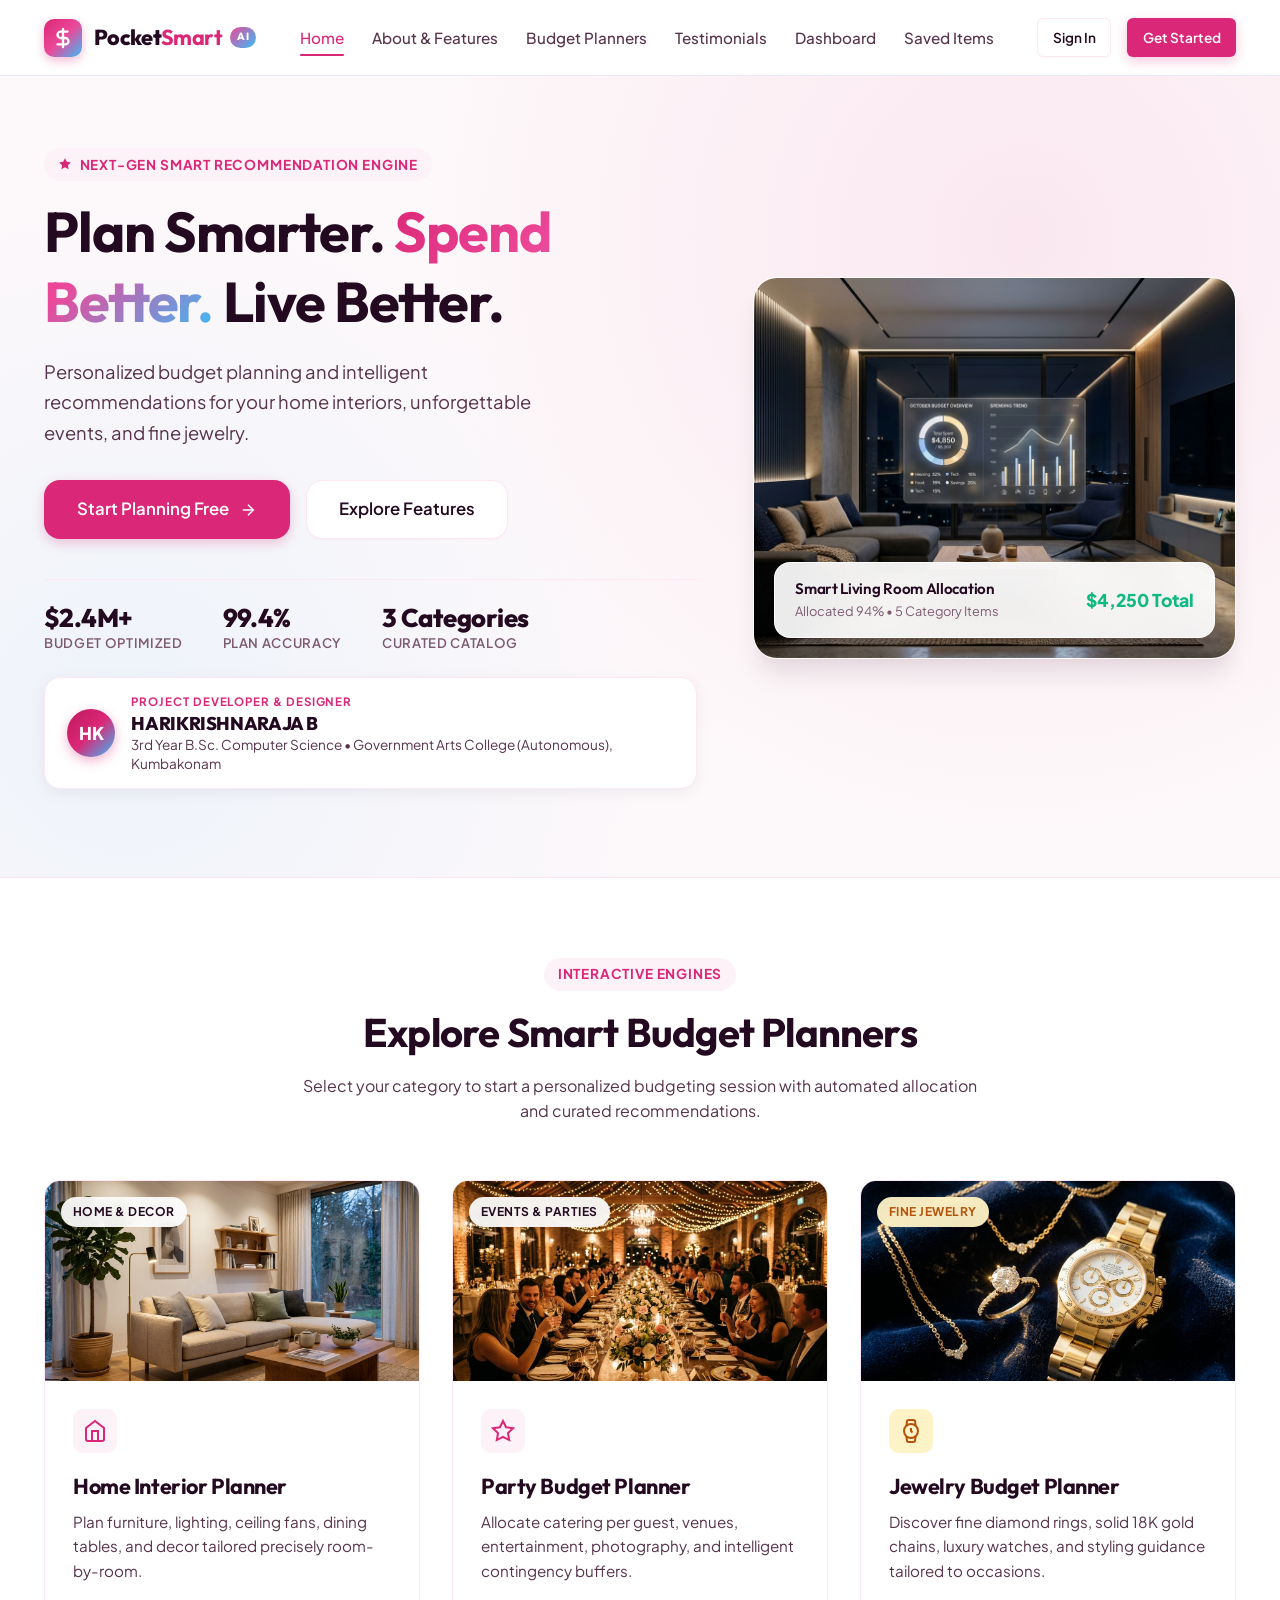
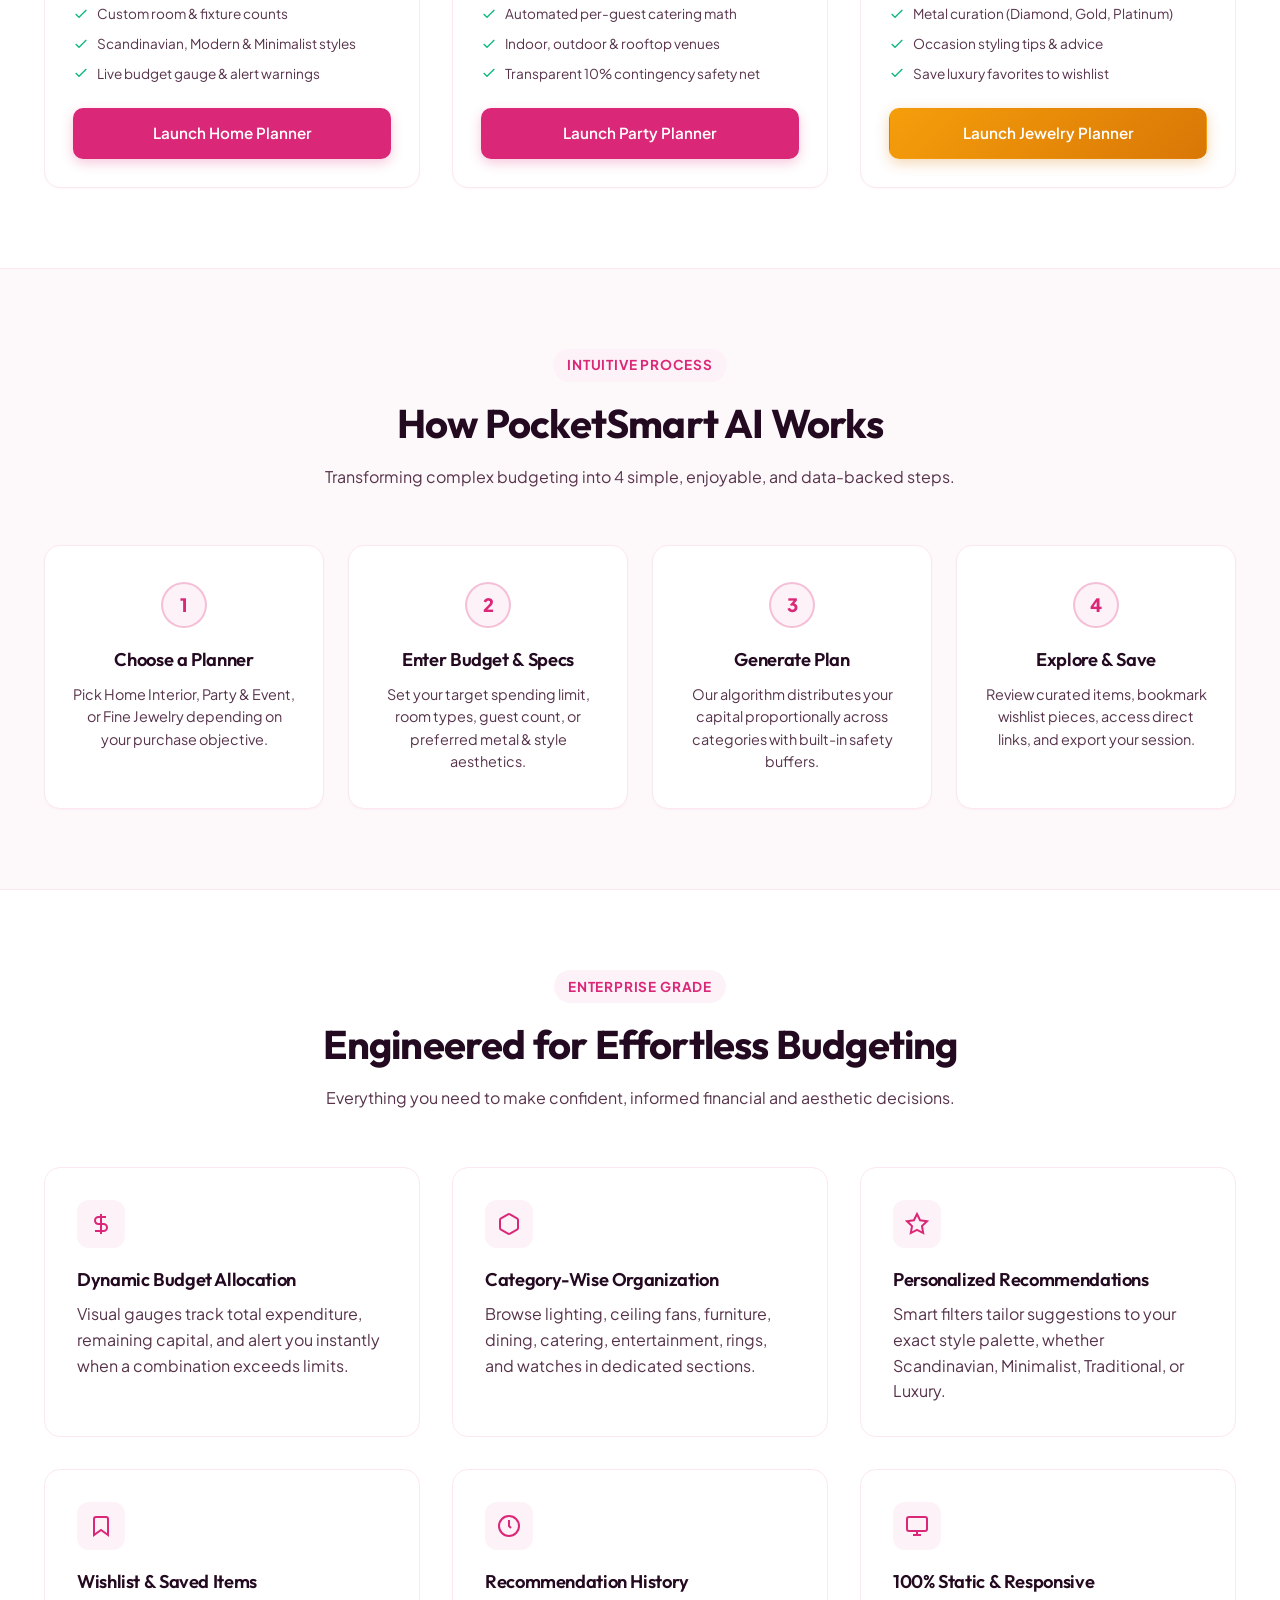
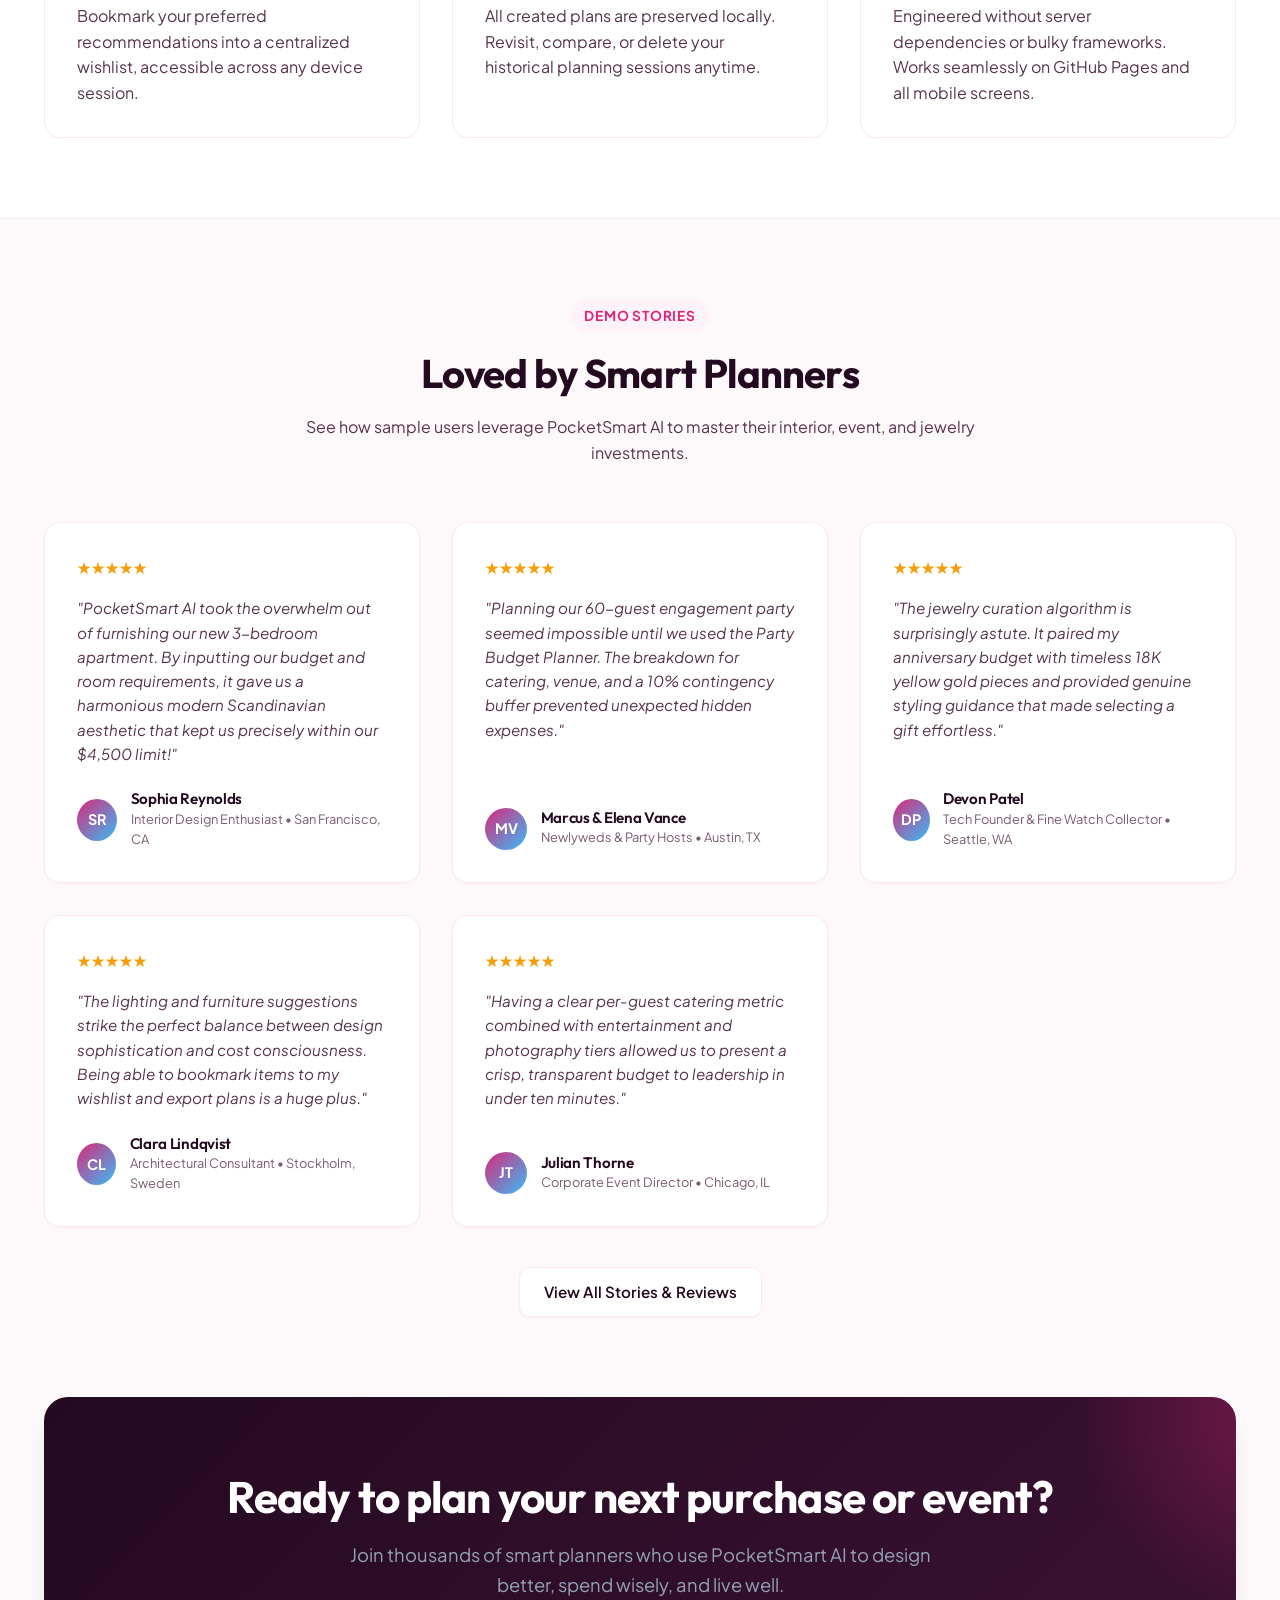
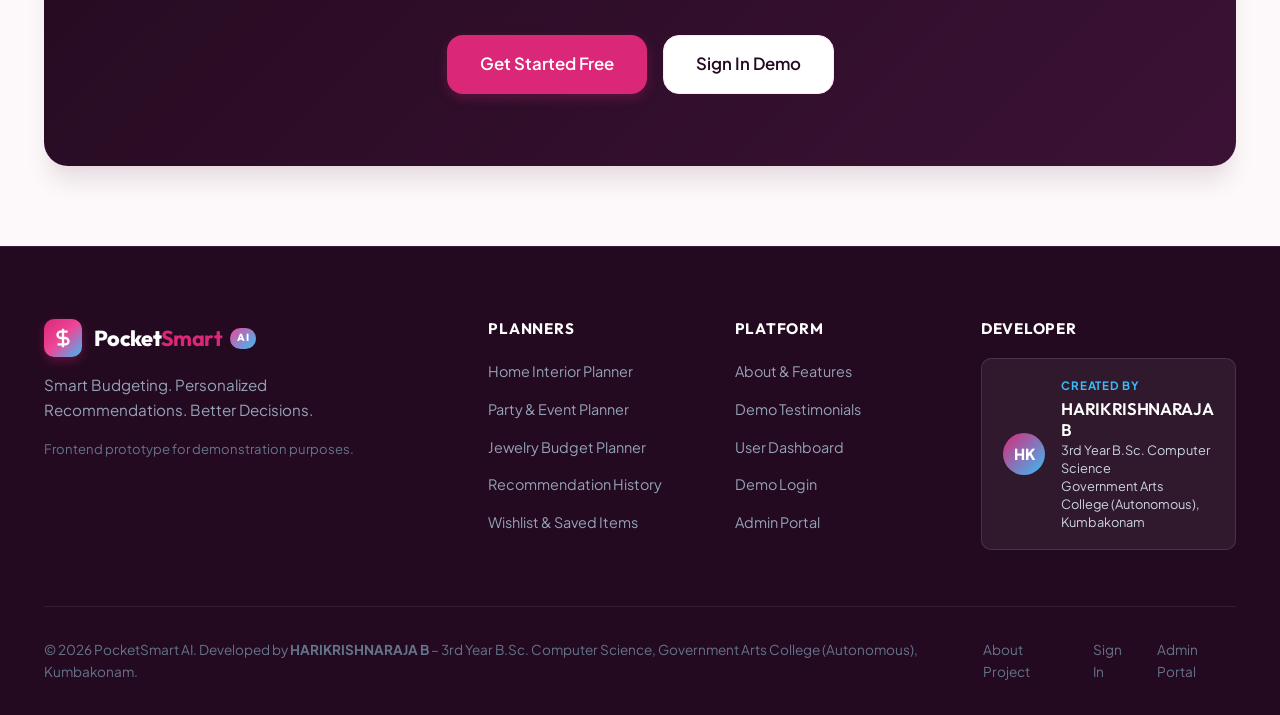
==== index.html @ 858ba967 "Add files via upload" ====
<!DOCTYPE html>
<html lang="en">
<head>
  <meta charset="UTF-8">
  <meta name="viewport" content="width=device-width, initial-scale=1.0">
  <title>PocketSmart AI – Smart Budget Planning & Personalized Recommendations</title>
  <meta name="description" content="Intelligent AI-inspired budget planning and personalized recommendations for home interiors, parties and events, and fine jewelry.">
  <link rel="stylesheet" href="css/style.css">
  <link rel="stylesheet" href="css/components.css">
  <link rel="stylesheet" href="css/responsive.css">
</head>
<body>

  <!-- Navigation Bar -->
  <header class="navbar" id="topNav">
    <div class="container">
      <a href="index.html" class="brand-logo" aria-label="PocketSmart AI Home">
        <div class="brand-icon">
          <svg width="22" height="22" viewBox="0 0 24 24" fill="none" stroke="currentColor" stroke-width="2.5" stroke-linecap="round" stroke-linejoin="round">
            <path d="M12 2v20M17 5H9.5a3.5 3.5 0 0 0 0 7h5a3.5 3.5 0 0 1 0 7H6"></path>
          </svg>
        </div>
        <span>Pocket<span class="highlight">Smart</span></span>
        <span class="brand-badge">AI</span>
      </a>

      <nav>
        <ul class="nav-menu" id="navMenu">
          <li><a href="index.html" class="nav-link active">Home</a></li>
          <li><a href="about.html" class="nav-link">About & Features</a></li>
          <li><a href="#planners" class="nav-link">Budget Planners</a></li>
          <li><a href="testimonials.html" class="nav-link">Testimonials</a></li>
          <li><a href="dashboard.html" class="nav-link">Dashboard</a></li>
          <li><a href="saved.html" class="nav-link">Saved Items</a></li>
          
          <li class="mobile-actions"></li>
        </ul>
      </nav>

      <div class="nav-actions">
        <!-- Hydrated dynamically by ui.js -->
        <a href="login.html" class="btn btn-secondary btn-sm">Sign In</a>
        <a href="#planners" class="btn btn-primary btn-sm">Get Started</a>
      </div>

      <button class="menu-toggle" id="menuToggle" aria-label="Toggle Navigation Menu">
        <svg width="24" height="24" viewBox="0 0 24 24" fill="none" stroke="currentColor" stroke-width="2">
          <line x1="3" y1="12" x2="21" y2="12"></line>
          <line x1="3" y1="6" x2="21" y2="6"></line>
          <line x1="3" y1="18" x2="21" y2="18"></line>
        </svg>
      </button>
    </div>
  </header>

  <main class="main-content">
    <!-- Hero Section -->
    <section class="hero">
      <div class="container">
        <div class="hero-grid">
          <div class="hero-content">
            <div class="section-tag">
              <svg width="14" height="14" viewBox="0 0 24 24" fill="currentColor"><polygon points="12 2 15.09 8.26 22 9.27 17 14.14 18.18 21.02 12 17.77 5.82 21.02 7 14.14 2 9.27 8.91 8.26 12 2"></polygon></svg>
              Next-Gen Smart Recommendation Engine
            </div>
            <h1>Plan Smarter. <span class="gradient-text">Spend Better.</span> Live Better.</h1>
            <p class="hero-subtitle">
              Personalized budget planning and intelligent recommendations for your home interiors, unforgettable events, and fine jewelry.
            </p>

            <div class="hero-cta">
              <a href="#planners" class="btn btn-primary btn-lg">
                Start Planning Free
                <svg width="18" height="18" viewBox="0 0 24 24" fill="none" stroke="currentColor" stroke-width="2"><line x1="5" y1="12" x2="19" y2="12"></line><polyline points="12 5 19 12 12 19"></polyline></svg>
              </a>
              <a href="about.html" class="btn btn-secondary btn-lg">Explore Features</a>
            </div>

            <div class="hero-stats">
              <div class="stat-item">
                <h4>$2.4M+</h4>
                <p>Budget Optimized</p>
              </div>
              <div class="stat-item">
                <h4>99.4%</h4>
                <p>Plan Accuracy</p>
              </div>
              <div class="stat-item">
                <h4>3 Categories</h4>
                <p>Curated Catalog</p>
              </div>
            </div>

            <!-- Student Developer Spotlight Card -->
            <div class="creator-spotlight-badge">
              <div class="creator-avatar-circle">HK</div>
              <div class="creator-meta">
                <span class="creator-by">Project Developer & Designer</span>
                <h3 class="creator-name">HARIKRISHNARAJA B</h3>
                <p class="creator-detail">3rd Year B.Sc. Computer Science • Government Arts College (Autonomous), Kumbakonam</p>
              </div>
            </div>
          </div>

          <div class="hero-visual">
            <div class="hero-visual-card">
              <img src="assets/images/hero_banner.jpg" alt="PocketSmart AI Smart Interior Budget Dashboard" class="hero-visual-img" />
              <div class="hero-floating-badge">
                <div class="hero-badge-info">
                  <h5>Smart Living Room Allocation</h5>
                  <p>Allocated 94% • 5 Category Items</p>
                </div>
                <div class="hero-badge-value">$4,250 Total</div>
              </div>
            </div>
          </div>
        </div>
      </div>
    </section>

    <!-- Smart Budget Planners Section -->
    <section class="section section-subtle" id="planners">
      <div class="container">
        <div class="section-header">
          <div class="section-tag">Interactive Engines</div>
          <h2>Explore Smart Budget Planners</h2>
          <p>Select your category to start a personalized budgeting session with automated allocation and curated recommendations.</p>
        </div>

        <div class="grid-3">
          <!-- 1. Home Interior Planner Card -->
          <div class="planner-card">
            <div class="planner-card-img-wrap">
              <img src="assets/images/home_thumb.jpg" alt="Home Interior Planner" class="planner-card-img" />
              <span class="planner-badge">Home & Decor</span>
            </div>
            <div class="planner-card-body">
              <div class="planner-card-icon">
                <svg width="24" height="24" viewBox="0 0 24 24" fill="none" stroke="currentColor" stroke-width="2">
                  <path d="M3 9l9-7 9 7v11a2 2 0 0 1-2 2H5a2 2 0 0 1-2-2z"></path>
                  <polyline points="9 22 9 12 15 12 15 22"></polyline>
                </svg>
              </div>
              <h3>Home Interior Planner</h3>
              <p>Plan furniture, lighting, ceiling fans, dining tables, and decor tailored precisely room-by-room.</p>
              
              <ul class="planner-features">
                <li>
                  <svg width="16" height="16" viewBox="0 0 24 24" fill="none" stroke="currentColor" stroke-width="2"><polyline points="20 6 9 17 4 12"></polyline></svg>
                  Custom room & fixture counts
                </li>
                <li>
                  <svg width="16" height="16" viewBox="0 0 24 24" fill="none" stroke="currentColor" stroke-width="2"><polyline points="20 6 9 17 4 12"></polyline></svg>
                  Scandinavian, Modern & Minimalist styles
                </li>
                <li>
                  <svg width="16" height="16" viewBox="0 0 24 24" fill="none" stroke="currentColor" stroke-width="2"><polyline points="20 6 9 17 4 12"></polyline></svg>
                  Live budget gauge & alert warnings
                </li>
              </ul>

              <a href="home-planner.html" class="btn btn-primary btn-block">Launch Home Planner</a>
            </div>
          </div>

          <!-- 2. Party Budget Planner Card -->
          <div class="planner-card">
            <div class="planner-card-img-wrap">
              <img src="assets/images/party_thumb.jpg" alt="Party Budget Planner" class="planner-card-img" />
              <span class="planner-badge">Events & Parties</span>
            </div>
            <div class="planner-card-body">
              <div class="planner-card-icon">
                <svg width="24" height="24" viewBox="0 0 24 24" fill="none" stroke="currentColor" stroke-width="2">
                  <polygon points="12 2 15.09 8.26 22 9.27 17 14.14 18.18 21.02 12 17.77 5.82 21.02 7 14.14 2 9.27 8.91 8.26 12 2"></polygon>
                </svg>
              </div>
              <h3>Party Budget Planner</h3>
              <p>Allocate catering per guest, venues, entertainment, photography, and intelligent contingency buffers.</p>
              
              <ul class="planner-features">
                <li>
                  <svg width="16" height="16" viewBox="0 0 24 24" fill="none" stroke="currentColor" stroke-width="2"><polyline points="20 6 9 17 4 12"></polyline></svg>
                  Automated per-guest catering math
                </li>
                <li>
                  <svg width="16" height="16" viewBox="0 0 24 24" fill="none" stroke="currentColor" stroke-width="2"><polyline points="20 6 9 17 4 12"></polyline></svg>
                  Indoor, outdoor & rooftop venues
                </li>
                <li>
                  <svg width="16" height="16" viewBox="0 0 24 24" fill="none" stroke="currentColor" stroke-width="2"><polyline points="20 6 9 17 4 12"></polyline></svg>
                  Transparent 10% contingency safety net
                </li>
              </ul>

              <a href="party-planner.html" class="btn btn-primary btn-block">Launch Party Planner</a>
            </div>
          </div>

          <!-- 3. Jewelry Budget Planner Card -->
          <div class="planner-card gold-theme">
            <div class="planner-card-img-wrap">
              <img src="assets/images/jewelry_thumb.jpg" alt="Jewelry Budget Planner" class="planner-card-img" />
              <span class="planner-badge gold">Fine Jewelry</span>
            </div>
            <div class="planner-card-body">
              <div class="planner-card-icon">
                <svg width="24" height="24" viewBox="0 0 24 24" fill="none" stroke="currentColor" stroke-width="2">
                  <circle cx="12" cy="12" r="7"></circle>
                  <polyline points="12 9 12 12 13.5 13.5"></polyline>
                  <path d="M16.51 17.35l-.35 3.83a2 2 0 0 1-2 1.82H9.83a2 2 0 0 1-2-1.82l-.35-3.83m.01-10.7l.35-3.83A2 2 0 0 1 9.83 1h4.35a2 2 0 0 1 2 1.82l.35 3.83"></path>
                </svg>
              </div>
              <h3>Jewelry Budget Planner</h3>
              <p>Discover fine diamond rings, solid 18K gold chains, luxury watches, and styling guidance tailored to occasions.</p>
              
              <ul class="planner-features">
                <li>
                  <svg width="16" height="16" viewBox="0 0 24 24" fill="none" stroke="currentColor" stroke-width="2"><polyline points="20 6 9 17 4 12"></polyline></svg>
                  Metal curation (Diamond, Gold, Platinum)
                </li>
                <li>
                  <svg width="16" height="16" viewBox="0 0 24 24" fill="none" stroke="currentColor" stroke-width="2"><polyline points="20 6 9 17 4 12"></polyline></svg>
                  Occasion styling tips & advice
                </li>
                <li>
                  <svg width="16" height="16" viewBox="0 0 24 24" fill="none" stroke="currentColor" stroke-width="2"><polyline points="20 6 9 17 4 12"></polyline></svg>
                  Save luxury favorites to wishlist
                </li>
              </ul>

              <a href="jewelry-planner.html" class="btn btn-gold btn-block">Launch Jewelry Planner</a>
            </div>
          </div>
        </div>
      </div>
    </section>

    <!-- How It Works Section -->
    <section class="section">
      <div class="container">
        <div class="section-header">
          <div class="section-tag">Intuitive Process</div>
          <h2>How PocketSmart AI Works</h2>
          <p>Transforming complex budgeting into 4 simple, enjoyable, and data-backed steps.</p>
        </div>

        <div class="grid-4">
          <div class="step-card">
            <div class="step-number">1</div>
            <h4>Choose a Planner</h4>
            <p>Pick Home Interior, Party & Event, or Fine Jewelry depending on your purchase objective.</p>
          </div>

          <div class="step-card">
            <div class="step-number">2</div>
            <h4>Enter Budget & Specs</h4>
            <p>Set your target spending limit, room types, guest count, or preferred metal & style aesthetics.</p>
          </div>

          <div class="step-card">
            <div class="step-number">3</div>
            <h4>Generate Plan</h4>
            <p>Our algorithm distributes your capital proportionally across categories with built-in safety buffers.</p>
          </div>

          <div class="step-card">
            <div class="step-number">4</div>
            <h4>Explore & Save</h4>
            <p>Review curated items, bookmark wishlist pieces, access direct links, and export your session.</p>
          </div>
        </div>
      </div>
    </section>

    <!-- Platform Features Grid -->
    <section class="section section-subtle">
      <div class="container">
        <div class="section-header">
          <div class="section-tag">Enterprise Grade</div>
          <h2>Engineered for Effortless Budgeting</h2>
          <p>Everything you need to make confident, informed financial and aesthetic decisions.</p>
        </div>

        <div class="grid-3">
          <div class="feature-box">
            <div class="feature-icon-box">
              <svg width="24" height="24" viewBox="0 0 24 24" fill="none" stroke="currentColor" stroke-width="2"><path d="M12 2v20M17 5H9.5a3.5 3.5 0 0 0 0 7h5a3.5 3.5 0 0 1 0 7H6"></path></svg>
            </div>
            <h4>Dynamic Budget Allocation</h4>
            <p>Visual gauges track total expenditure, remaining capital, and alert you instantly when a combination exceeds limits.</p>
          </div>

          <div class="feature-box">
            <div class="feature-icon-box">
              <svg width="24" height="24" viewBox="0 0 24 24" fill="none" stroke="currentColor" stroke-width="2"><path d="M21 16V8a2 2 0 0 0-1-1.73l-7-4a2 2 0 0 0-2 0l-7 4A2 2 0 0 0 3 8v8a2 2 0 0 0 1 1.73l7 4a2 2 0 0 0 2 0l7-4A2 2 0 0 0 21 16z"></path></svg>
            </div>
            <h4>Category-Wise Organization</h4>
            <p>Browse lighting, ceiling fans, furniture, dining, catering, entertainment, rings, and watches in dedicated sections.</p>
          </div>

          <div class="feature-box">
            <div class="feature-icon-box">
              <svg width="24" height="24" viewBox="0 0 24 24" fill="none" stroke="currentColor" stroke-width="2"><polygon points="12 2 15.09 8.26 22 9.27 17 14.14 18.18 21.02 12 17.77 5.82 21.02 7 14.14 2 9.27 8.91 8.26 12 2"></polygon></svg>
            </div>
            <h4>Personalized Recommendations</h4>
            <p>Smart filters tailor suggestions to your exact style palette, whether Scandinavian, Minimalist, Traditional, or Luxury.</p>
          </div>

          <div class="feature-box">
            <div class="feature-icon-box">
              <svg width="24" height="24" viewBox="0 0 24 24" fill="none" stroke="currentColor" stroke-width="2"><path d="M19 21l-7-5-7 5V5a2 2 0 0 1 2-2h10a2 2 0 0 1 2 2z"></path></svg>
            </div>
            <h4>Wishlist & Saved Items</h4>
            <p>Bookmark your preferred recommendations into a centralized wishlist, accessible across any device session.</p>
          </div>

          <div class="feature-box">
            <div class="feature-icon-box">
              <svg width="24" height="24" viewBox="0 0 24 24" fill="none" stroke="currentColor" stroke-width="2"><circle cx="12" cy="12" r="10"></circle><polyline points="12 6 12 12 14 14"></polyline></svg>
            </div>
            <h4>Recommendation History</h4>
            <p>All created plans are preserved locally. Revisit, compare, or delete your historical planning sessions anytime.</p>
          </div>

          <div class="feature-box">
            <div class="feature-icon-box">
              <svg width="24" height="24" viewBox="0 0 24 24" fill="none" stroke="currentColor" stroke-width="2"><rect x="2" y="3" width="20" height="14" rx="2" ry="2"></rect><line x1="8" y1="21" x2="16" y2="21"></line><line x1="12" y1="17" x2="12" y2="21"></line></svg>
            </div>
            <h4>100% Static & Responsive</h4>
            <p>Engineered without server dependencies or bulky frameworks. Works seamlessly on GitHub Pages and all mobile screens.</p>
          </div>
        </div>
      </div>
    </section>

    <!-- Testimonials Preview Section -->
    <section class="section">
      <div class="container">
        <div class="section-header">
          <div class="section-tag">Demo Stories</div>
          <h2>Loved by Smart Planners</h2>
          <p>See how sample users leverage PocketSmart AI to master their interior, event, and jewelry investments.</p>
        </div>

        <div class="grid-3" id="testimonialsGrid">
          <!-- Hydrated dynamically from data/testimonials.json -->
        </div>

        <div style="text-align: center; margin-top: 2.5rem;">
          <a href="testimonials.html" class="btn btn-secondary">View All Stories & Reviews</a>
        </div>
      </div>
    </section>

    <!-- Call to Action Section -->
    <section class="section" style="padding-top: 0;">
      <div class="container">
        <div class="cta-banner">
          <h2>Ready to plan your next purchase or event?</h2>
          <p>Join thousands of smart planners who use PocketSmart AI to design better, spend wisely, and live well.</p>
          <div class="cta-buttons">
            <a href="register.html" class="btn btn-primary btn-lg">Get Started Free</a>
            <a href="login.html" class="btn btn-secondary btn-lg">Sign In Demo</a>
          </div>
        </div>
      </div>
    </section>
  </main>

  <!-- Footer -->
  <footer class="footer">
    <div class="container">
      <div class="footer-grid">
        <div class="footer-brand">
          <a href="index.html" class="brand-logo" style="color: #fff;">
            <div class="brand-icon">
              <svg width="22" height="22" viewBox="0 0 24 24" fill="none" stroke="currentColor" stroke-width="2.5"><path d="M12 2v20M17 5H9.5a3.5 3.5 0 0 0 0 7h5a3.5 3.5 0 0 1 0 7H6"></path></svg>
            </div>
            <span>Pocket<span class="highlight">Smart</span></span>
            <span class="brand-badge">AI</span>
          </a>
          <p>Smart Budgeting. Personalized Recommendations. Better Decisions.</p>
          <div style="margin-top: 1rem; font-size: 0.82rem; color: #64748b;">
            Frontend prototype for demonstration purposes.
          </div>
        </div>

        <div>
          <h4 class="footer-title">Planners</h4>
          <ul class="footer-links">
            <li><a href="home-planner.html">Home Interior Planner</a></li>
            <li><a href="party-planner.html">Party & Event Planner</a></li>
            <li><a href="jewelry-planner.html">Jewelry Budget Planner</a></li>
            <li><a href="history.html">Recommendation History</a></li>
            <li><a href="saved.html">Wishlist & Saved Items</a></li>
          </ul>
        </div>

        <div>
          <h4 class="footer-title">Platform</h4>
          <ul class="footer-links">
            <li><a href="about.html">About & Features</a></li>
            <li><a href="testimonials.html">Demo Testimonials</a></li>
            <li><a href="dashboard.html">User Dashboard</a></li>
            <li><a href="login.html">Demo Login</a></li>
            <li><a href="admin-login.html">Admin Portal</a></li>
          </ul>
        </div>

        <div>
          <h4 class="footer-title">Developer</h4>
          <div class="footer-creator-box">
            <div class="footer-creator-avatar">HK</div>
            <div>
              <div style="font-size: 0.72rem; text-transform: uppercase; color: #38bdf8; font-weight: 700; letter-spacing: 0.06em;">Created By</div>
              <h4 style="color: #ffffff; font-size: 1.05rem; margin: 0.15rem 0;">HARIKRISHNARAJA B</h4>
              <p style="font-size: 0.8rem; color: #cbd5e1; margin: 0; line-height: 1.4;">
                3rd Year B.Sc. Computer Science<br>
                Government Arts College (Autonomous), Kumbakonam
              </p>
            </div>
          </div>
        </div>
      </div>

      <div class="footer-bottom">
        <p>&copy; 2026 PocketSmart AI. Developed by <strong>HARIKRISHNARAJA B</strong> – 3rd Year B.Sc. Computer Science, Government Arts College (Autonomous), Kumbakonam.</p>
        <div style="display: flex; gap: 1.5rem;">
          <a href="about.html" style="color:#64748b;">About Project</a>
          <a href="login.html" style="color:#64748b;">Sign In</a>
          <a href="admin-login.html" style="color:#64748b;">Admin Portal</a>
        </div>
      </div>
    </div>
  </footer>

  <!-- Scripts -->
  <script src="js/storage.js"></script>
  <script src="js/ui.js"></script>
  <script src="js/auth.js"></script>
  <script src="js/app.js"></script>
</body>
</html>
---- css/style.css ----
/* ==========================================================================
   PocketSmart AI - Core Design System & Global Styles
   ========================================================================== */

@import url('https://fonts.googleapis.com/css2?family=Plus+Jakarta+Sans:wght@300;400;500;600;700;800&family=Outfit:wght@400;500;600;700&display=swap');

:root {
  /* Color Palette */
  --primary-color: #240a20;
  /* Deep Berry / Plum-Slate */
  --primary-light: #3b1235;
  --primary-dark: #160414;
  --secondary-color: #db2777;
  /* Radiant Rose Pink */
  --secondary-hover: #be185d;
  --secondary-soft: #fdf2f8;
  --accent-color: #38bdf8;
  /* Lite Blue / Sky */
  --accent-blue-soft: #e0f2fe;
  --accent-gold: #d97706;
  /* Subtle Gold for Jewelry & Luxury */
  --accent-gold-light: #fef3c7;
  --accent-gold-dark: #b45309;
  --success-color: #10b981;
  /* Emerald */
  --success-soft: #ecfdf5;
  --warning-color: #f59e0b;
  /* Amber */
  --warning-soft: #fffbeb;
  --danger-color: #ef4444;
  /* Crimson */
  --danger-soft: #fef2f2;

  /* Surfaces & Backgrounds */
  --background-color: #fdf8fa;
  --surface-color: #ffffff;
  --surface-subtle: #fdf2f8;
  --surface-card: #ffffff;
  --surface-glass: rgba(255, 255, 255, 0.92);
  --surface-glass-dark: rgba(36, 10, 32, 0.94);

  /* Typography Colors */
  --text-color: #240a20;
  --text-secondary: #57334b;
  --muted-text-color: #7d5a71;
  --text-inverse: #ffffff;

  /* Borders & Shadows */
  --border-color: #fce7f3;
  --border-focus: #db2777;
  --shadow-sm: 0 1px 2px 0 rgba(219, 39, 119, 0.04);
  --shadow-md: 0 4px 6px -1px rgba(36, 10, 32, 0.07), 0 2px 4px -2px rgba(219, 39, 119, 0.05);
  --shadow-lg: 0 10px 15px -3px rgba(36, 10, 32, 0.08), 0 4px 6px -4px rgba(219, 39, 119, 0.04);
  --shadow-xl: 0 20px 25px -5px rgba(36, 10, 32, 0.1), 0 8px 10px -6px rgba(219, 39, 119, 0.05);
  --shadow-glow: 0 0 25px -5px rgba(219, 39, 119, 0.28);
  --shadow-gold: 0 10px 20px -5px rgba(217, 119, 6, 0.2);

  /* Dimensions & Radius */
  --radius-sm: 6px;
  --radius-md: 10px;
  --radius-lg: 16px;
  --radius-xl: 24px;
  --radius-full: 9999px;
  --container-max: 1240px;
  --nav-height: 76px;

  /* Fonts */
  --font-sans: 'Plus Jakarta Sans', -apple-system, BlinkMacSystemFont, 'Segoe UI', Roboto, sans-serif;
  --font-heading: 'Outfit', 'Plus Jakarta Sans', sans-serif;

  /* Transitions */
  --transition-fast: 150ms cubic-bezier(0.4, 0, 0.2, 1);
  --transition-normal: 250ms cubic-bezier(0.4, 0, 0.2, 1);
  --transition-slow: 350ms cubic-bezier(0.4, 0, 0.2, 1);
}

/* Base Reset */
*,
*::before,
*::after {
  box-sizing: border-box;
  margin: 0;
  padding: 0;
}

html {
  font-size: 16px;
  scroll-behavior: smooth;
  -webkit-font-smoothing: antialiased;
  -moz-osx-font-smoothing: grayscale;
}

body {
  font-family: var(--font-sans);
  background-color: var(--background-color);
  color: var(--text-color);
  line-height: 1.6;
  min-height: 100vh;
  display: flex;
  flex-direction: column;
  overflow-x: hidden;
}

img,
svg {
  display: block;
  max-width: 100%;
}

a {
  color: var(--secondary-color);
  text-decoration: none;
  transition: color var(--transition-fast);
}

a:hover {
  color: var(--secondary-hover);
}

button,
input,
select,
textarea {
  font: inherit;
  color: inherit;
}

/* Typography Hierarchy */
h1,
h2,
h3,
h4,
h5,
h6 {
  font-family: var(--font-heading);
  color: var(--primary-color);
  line-height: 1.25;
  font-weight: 700;
  letter-spacing: -0.02em;
}

h1 {
  font-size: clamp(2.25rem, 4vw + 1rem, 3.5rem);
}

h2 {
  font-size: clamp(1.75rem, 3vw + 0.5rem, 2.5rem);
}

h3 {
  font-size: clamp(1.25rem, 2vw + 0.25rem, 1.75rem);
}

h4 {
  font-size: 1.25rem;
  font-weight: 600;
}

h5 {
  font-size: 1.1rem;
  font-weight: 600;
}

h6 {
  font-size: 0.95rem;
  font-weight: 600;
  text-transform: uppercase;
  letter-spacing: 0.05em;
}

p {
  color: var(--text-secondary);
  font-size: 1rem;
}

.text-muted {
  color: var(--muted-text-color);
}

.text-primary {
  color: var(--secondary-color);
}

.text-gold {
  color: var(--accent-gold);
}

.text-danger {
  color: var(--danger-color);
}

.text-success {
  color: var(--success-color);
}

/* Layout Containers */
.container {
  width: 100%;
  max-width: var(--container-max);
  margin-left: auto;
  margin-right: auto;
  padding-left: 1.5rem;
  padding-right: 1.5rem;
}

.main-content {
  flex: 1 0 auto;
}

.section {
  padding: 5rem 0;
}

.section-subtle {
  background-color: var(--surface-color);
  border-top: 1px solid var(--border-color);
  border-bottom: 1px solid var(--border-color);
}

.section-dark {
  background-color: var(--primary-color);
  color: #fff;
}

.section-dark h2,
.section-dark h3,
.section-dark h4 {
  color: #fff;
}

.section-dark p {
  color: #94a3b8;
}

.section-header {
  text-align: center;
  max-width: 680px;
  margin: 0 auto 3.5rem;
}

.section-tag {
  display: inline-flex;
  align-items: center;
  gap: 0.5rem;
  padding: 0.35rem 0.85rem;
  background-color: var(--secondary-soft);
  color: var(--secondary-color);
  font-size: 0.85rem;
  font-weight: 700;
  text-transform: uppercase;
  letter-spacing: 0.06em;
  border-radius: var(--radius-full);
  margin-bottom: 1rem;
}

.section-tag.gold {
  background-color: var(--accent-gold-light);
  color: var(--accent-gold-dark);
}

.section-header h2 {
  margin-bottom: 1rem;
}

/* Grid Utilities */
.grid-2 {
  display: grid;
  grid-template-columns: repeat(2, 1fr);
  gap: 2rem;
}

.grid-3 {
  display: grid;
  grid-template-columns: repeat(3, 1fr);
  gap: 2rem;
}

.grid-4 {
  display: grid;
  grid-template-columns: repeat(4, 1fr);
  gap: 1.5rem;
}

/* Buttons */
.btn {
  display: inline-flex;
  align-items: center;
  justify-content: center;
  gap: 0.6rem;
  padding: 0.75rem 1.5rem;
  font-weight: 600;
  font-size: 0.95rem;
  border-radius: var(--radius-md);
  border: 1px solid transparent;
  cursor: pointer;
  transition: all var(--transition-normal);
  text-decoration: none;
  white-space: nowrap;
}

.btn:focus-visible {
  outline: 2px solid var(--border-focus);
  outline-offset: 2px;
}

.btn-primary {
  background-color: var(--secondary-color);
  color: #ffffff;
  box-shadow: 0 4px 12px rgba(219, 39, 119, 0.25);
}

.btn-primary:hover {
  background-color: var(--secondary-hover);
  color: #ffffff;
  transform: translateY(-2px);
  box-shadow: 0 6px 16px rgba(219, 39, 119, 0.35);
}

.btn-secondary {
  background-color: var(--surface-color);
  color: var(--primary-color);
  border-color: var(--border-color);
  box-shadow: var(--shadow-sm);
}

.btn-secondary:hover {
  background-color: var(--surface-subtle);
  border-color: #cbd5e1;
  color: var(--primary-color);
  transform: translateY(-2px);
}

.btn-outline {
  background-color: transparent;
  color: var(--secondary-color);
  border-color: var(--secondary-color);
}

.btn-outline:hover {
  background-color: var(--secondary-soft);
  color: var(--secondary-hover);
}

.btn-gold {
  background: linear-gradient(135deg, #f59e0b 0%, #d97706 100%);
  color: #ffffff;
  box-shadow: 0 4px 14px rgba(217, 119, 6, 0.3);
}

.btn-gold:hover {
  background: linear-gradient(135deg, #fbbf24 0%, #b45309 100%);
  color: #ffffff;
  transform: translateY(-2px);
  box-shadow: 0 6px 18px rgba(217, 119, 6, 0.4);
}

.btn-danger {
  background-color: var(--danger-color);
  color: #fff;
}

.btn-danger:hover {
  background-color: #dc2626;
  color: #fff;
}

.btn-sm {
  padding: 0.45rem 0.9rem;
  font-size: 0.85rem;
  border-radius: var(--radius-sm);
}

.btn-lg {
  padding: 0.95rem 2rem;
  font-size: 1.05rem;
  border-radius: var(--radius-lg);
}

.btn-block {
  width: 100%;
}

/* Navigation Bar */
.navbar {
  position: sticky;
  top: 0;
  z-index: 100;
  height: var(--nav-height);
  background-color: var(--surface-glass);
  backdrop-filter: blur(12px);
  -webkit-backdrop-filter: blur(12px);
  border-bottom: 1px solid rgba(226, 232, 240, 0.8);
  display: flex;
  align-items: center;
  transition: all var(--transition-normal);
}

.navbar .container {
  display: flex;
  align-items: center;
  justify-content: space-between;
}

/* Brand Logo */
.brand-logo {
  display: flex;
  align-items: center;
  gap: 0.75rem;
  font-family: var(--font-heading);
  font-size: 1.35rem;
  font-weight: 800;
  color: var(--primary-color);
  text-decoration: none;
  letter-spacing: -0.03em;
}

.brand-icon {
  width: 38px;
  height: 38px;
  background: linear-gradient(135deg, #db2777 0%, #ec4899 50%, #38bdf8 100%);
  border-radius: 10px;
  display: flex;
  align-items: center;
  justify-content: center;
  color: #ffffff;
  box-shadow: 0 4px 10px rgba(219, 39, 119, 0.3);
}

.brand-logo span.highlight {
  color: var(--secondary-color);
  font-weight: 700;
}

.brand-badge {
  font-size: 0.65rem;
  font-weight: 800;
  text-transform: uppercase;
  background: linear-gradient(135deg, #ec4899, #38bdf8);
  color: #ffffff;
  padding: 0.15rem 0.45rem;
  border-radius: var(--radius-full);
  margin-left: -0.25rem;
  letter-spacing: 0.05em;
}

/* Nav Menu */
.nav-menu {
  display: flex;
  align-items: center;
  gap: 1.75rem;
  list-style: none;
}

.nav-menu .mobile-actions {
  display: none;
}

.nav-link {
  font-weight: 500;
  font-size: 0.95rem;
  color: var(--text-secondary);
  transition: color var(--transition-fast);
  position: relative;
  padding: 0.35rem 0;
}

.nav-link:hover,
.nav-link.active {
  color: var(--secondary-color);
}

.nav-link.active::after {
  content: '';
  position: absolute;
  bottom: -4px;
  left: 0;
  width: 100%;
  height: 2px;
  background-color: var(--secondary-color);
  border-radius: var(--radius-full);
}

/* Nav Actions */
.nav-actions {
  display: flex;
  align-items: center;
  gap: 1rem;
}

/* User pill in nav when logged in */
.nav-user-pill {
  display: flex;
  align-items: center;
  gap: 0.5rem;
  padding: 0.35rem 0.75rem;
  background-color: var(--surface-subtle);
  border: 1px solid var(--border-color);
  border-radius: var(--radius-full);
  font-size: 0.85rem;
  font-weight: 600;
  color: var(--primary-color);
}

.nav-user-avatar {
  width: 26px;
  height: 26px;
  border-radius: 50%;
  background-color: var(--secondary-color);
  color: #fff;
  display: flex;
  align-items: center;
  justify-content: center;
  font-size: 0.75rem;
  font-weight: 700;
}

/* Mobile Hamburger Toggle */
.menu-toggle {
  display: none;
  background: none;
  border: none;
  cursor: pointer;
  padding: 0.5rem;
  color: var(--primary-color);
}

/* Demo Notice Banner - Hidden as requested */
.demo-banner {
  display: none !important;
}

/* Creator Spotlight Badge */
.creator-spotlight-badge {
  display: inline-flex;
  align-items: center;
  gap: 1rem;
  background: var(--surface-card);
  border: 1px solid var(--border-color);
  padding: 0.9rem 1.4rem;
  border-radius: var(--radius-lg);
  box-shadow: 0 4px 15px rgba(15, 23, 42, 0.06);
  margin-top: 1.5rem;
  transition: all var(--transition-normal);
  text-align: left;
}

.creator-spotlight-badge:hover {
  transform: translateY(-2px);
  box-shadow: 0 8px 25px rgba(219, 39, 119, 0.18);
  border-color: var(--secondary-color);
}

.creator-avatar-circle {
  width: 48px;
  height: 48px;
  border-radius: 50%;
  background: linear-gradient(135deg, #be185d 0%, #db2777 50%, #38bdf8 100%);
  color: #ffffff;
  display: flex;
  align-items: center;
  justify-content: center;
  font-weight: 800;
  font-size: 1.1rem;
  box-shadow: 0 4px 12px rgba(219, 39, 119, 0.35);
  flex-shrink: 0;
}

.creator-meta {
  display: flex;
  flex-direction: column;
}

.creator-by {
  font-size: 0.72rem;
  text-transform: uppercase;
  letter-spacing: 0.08em;
  color: var(--secondary-color);
  font-weight: 700;
}

.creator-name {
  font-size: 1.15rem;
  font-weight: 800;
  color: var(--primary-color);
  margin: 0.1rem 0;
  line-height: 1.2;
}

.creator-detail {
  font-size: 0.85rem;
  color: var(--text-secondary);
  line-height: 1.35;
}

/* Footer Creator Credit Box */
.footer-creator-box {
  background: rgba(255, 255, 255, 0.06);
  border: 1px solid rgba(255, 255, 255, 0.12);
  border-radius: var(--radius-md);
  padding: 1.1rem 1.35rem;
  margin-top: 1.25rem;
  display: flex;
  align-items: center;
  gap: 1rem;
}

.footer-creator-avatar {
  width: 42px;
  height: 42px;
  border-radius: 50%;
  background: linear-gradient(135deg, #db2777, #38bdf8);
  color: #fff;
  display: flex;
  align-items: center;
  justify-content: center;
  font-weight: 800;
  font-size: 0.95rem;
  flex-shrink: 0;
}

/* Hero Section */
.hero {
  position: relative;
  padding: 4.5rem 0 5.5rem;
  background: radial-gradient(circle at 80% 20%, rgba(219, 39, 119, 0.08) 0%, transparent 50%),
    radial-gradient(circle at 10% 80%, rgba(56, 189, 248, 0.08) 0%, transparent 40%),
    var(--background-color);
  overflow: hidden;
}

.hero-grid {
  display: grid;
  grid-template-columns: 1.15fr 0.85fr;
  align-items: center;
  gap: 3.5rem;
}

.hero-content h1 {
  margin-bottom: 1.25rem;
  color: var(--primary-color);
}

.hero-content h1 span.gradient-text {
  background: linear-gradient(135deg, #db2777 0%, #ec4899 50%, #38bdf8 100%);
  -webkit-background-clip: text;
  background-clip: text;
  -webkit-text-fill-color: transparent;
}

.hero-subtitle {
  font-size: 1.15rem;
  color: var(--text-secondary);
  margin-bottom: 2rem;
  max-width: 540px;
  line-height: 1.65;
}

.hero-cta {
  display: flex;
  align-items: center;
  gap: 1rem;
  margin-bottom: 2.5rem;
}

.hero-stats {
  display: flex;
  align-items: center;
  gap: 2.5rem;
  padding-top: 1.5rem;
  border-top: 1px solid var(--border-color);
}

.stat-item h4 {
  font-size: 1.6rem;
  color: var(--primary-color);
  font-weight: 800;
  line-height: 1.1;
}

.stat-item p {
  font-size: 0.82rem;
  color: var(--muted-text-color);
  text-transform: uppercase;
  letter-spacing: 0.05em;
  font-weight: 600;
}

/* Hero Visual Banner */
.hero-visual-card {
  position: relative;
  border-radius: var(--radius-xl);
  overflow: hidden;
  box-shadow: var(--shadow-xl);
  border: 1px solid rgba(255, 255, 255, 0.8);
  background: #ffffff;
  transition: transform var(--transition-slow);
}

.hero-visual-card:hover {
  transform: translateY(-4px);
}

.hero-visual-img {
  width: 100%;
  height: 380px;
  object-fit: cover;
  display: block;
}

.hero-floating-badge {
  position: absolute;
  bottom: 1.25rem;
  left: 1.25rem;
  right: 1.25rem;
  background: var(--surface-glass);
  backdrop-filter: blur(16px);
  -webkit-backdrop-filter: blur(16px);
  padding: 1rem 1.25rem;
  border-radius: var(--radius-lg);
  border: 1px solid rgba(255, 255, 255, 0.9);
  box-shadow: var(--shadow-md);
  display: flex;
  align-items: center;
  justify-content: space-between;
}

.hero-badge-info h5 {
  font-size: 0.95rem;
  margin-bottom: 0.2rem;
}

.hero-badge-info p {
  font-size: 0.8rem;
  color: var(--muted-text-color);
}

.hero-badge-value {
  font-size: 1.1rem;
  font-weight: 800;
  color: var(--success-color);
}

/* Planner Cards Section */
.planner-card {
  background-color: var(--surface-card);
  border-radius: var(--radius-lg);
  border: 1px solid var(--border-color);
  overflow: hidden;
  box-shadow: var(--shadow-sm);
  transition: all var(--transition-normal);
  display: flex;
  flex-direction: column;
}

.planner-card:hover {
  transform: translateY(-6px);
  box-shadow: var(--shadow-xl);
  border-color: #cbd5e1;
}

.planner-card-img-wrap {
  position: relative;
  height: 200px;
  overflow: hidden;
  background-color: #e2e8f0;
}

.planner-card-img {
  width: 100%;
  height: 100%;
  object-fit: cover;
  transition: transform var(--transition-slow);
}

.planner-card:hover .planner-card-img {
  transform: scale(1.05);
}

.planner-badge {
  position: absolute;
  top: 1rem;
  left: 1rem;
  padding: 0.35rem 0.75rem;
  border-radius: var(--radius-full);
  font-size: 0.75rem;
  font-weight: 700;
  letter-spacing: 0.04em;
  text-transform: uppercase;
  background: var(--surface-glass);
  backdrop-filter: blur(8px);
  color: var(--primary-color);
  box-shadow: var(--shadow-sm);
}

.planner-badge.gold {
  background: rgba(254, 243, 199, 0.95);
  color: var(--accent-gold-dark);
}

.planner-card-body {
  padding: 1.75rem;
  display: flex;
  flex-direction: column;
  flex-grow: 1;
}

.planner-card-icon {
  width: 44px;
  height: 44px;
  border-radius: var(--radius-md);
  background-color: var(--secondary-soft);
  color: var(--secondary-color);
  display: flex;
  align-items: center;
  justify-content: center;
  margin-bottom: 1.25rem;
}

.planner-card.gold-theme .planner-card-icon {
  background-color: var(--accent-gold-light);
  color: var(--accent-gold-dark);
}

.planner-card-body h3 {
  font-size: 1.35rem;
  margin-bottom: 0.65rem;
}

.planner-card-body p {
  font-size: 0.95rem;
  color: var(--text-secondary);
  margin-bottom: 1.25rem;
  flex-grow: 1;
}

.planner-features {
  list-style: none;
  margin-bottom: 1.5rem;
  display: flex;
  flex-direction: column;
  gap: 0.5rem;
}

.planner-features li {
  font-size: 0.85rem;
  color: var(--text-secondary);
  display: flex;
  align-items: center;
  gap: 0.5rem;
}

.planner-features li svg {
  color: var(--success-color);
  flex-shrink: 0;
}

/* How It Works Steps */
.step-card {
  position: relative;
  background: var(--surface-card);
  padding: 2.25rem 1.75rem;
  border-radius: var(--radius-lg);
  border: 1px solid var(--border-color);
  text-align: center;
  box-shadow: var(--shadow-sm);
  transition: all var(--transition-normal);
}

.step-card:hover {
  transform: translateY(-4px);
  box-shadow: var(--shadow-md);
  border-color: var(--secondary-color);
}

.step-number {
  width: 46px;
  height: 46px;
  border-radius: 50%;
  background: var(--secondary-soft);
  color: var(--secondary-color);
  font-size: 1.15rem;
  font-weight: 800;
  display: flex;
  align-items: center;
  justify-content: center;
  margin: 0 auto 1.25rem;
  border: 2px solid rgba(219, 39, 119, 0.25);
}

.step-card h4 {
  margin-bottom: 0.75rem;
  font-size: 1.15rem;
}

.step-card p {
  font-size: 0.9rem;
  line-height: 1.55;
}

/* Feature Grid */
.feature-box {
  background: var(--surface-card);
  padding: 2rem;
  border-radius: var(--radius-lg);
  border: 1px solid var(--border-color);
  transition: all var(--transition-normal);
}

.feature-box:hover {
  transform: translateY(-4px);
  box-shadow: var(--shadow-md);
  border-color: #cbd5e1;
}

.feature-icon-box {
  width: 48px;
  height: 48px;
  border-radius: 12px;
  background: var(--secondary-soft);
  color: var(--secondary-color);
  display: flex;
  align-items: center;
  justify-content: center;
  margin-bottom: 1.25rem;
}

.feature-box h4 {
  font-size: 1.15rem;
  margin-bottom: 0.65rem;
}

/* Testimonial Cards */
.testimonial-card {
  background: var(--surface-card);
  padding: 2rem;
  border-radius: var(--radius-lg);
  border: 1px solid var(--border-color);
  box-shadow: var(--shadow-sm);
  display: flex;
  flex-direction: column;
  justify-content: space-between;
}

.testimonial-rating {
  display: flex;
  gap: 0.25rem;
  color: #f59e0b;
  margin-bottom: 1rem;
}

.testimonial-quote {
  font-size: 0.95rem;
  font-style: italic;
  color: var(--text-secondary);
  line-height: 1.6;
  margin-bottom: 1.5rem;
}

.testimonial-author {
  display: flex;
  align-items: center;
  gap: 0.85rem;
}

.testimonial-avatar {
  width: 42px;
  height: 42px;
  border-radius: 50%;
  background: linear-gradient(135deg, #db2777, #38bdf8);
  color: #fff;
  display: flex;
  align-items: center;
  justify-content: center;
  font-weight: 700;
  font-size: 0.9rem;
}

.testimonial-meta h5 {
  font-size: 0.95rem;
  line-height: 1.2;
}

.testimonial-meta p {
  font-size: 0.8rem;
  color: var(--muted-text-color);
}

/* Call to Action Bar */
.cta-banner {
  background: linear-gradient(135deg, #240a20 0%, #3b1235 100%);
  border-radius: var(--radius-xl);
  padding: 4.5rem 3rem;
  text-align: center;
  color: #fff;
  box-shadow: var(--shadow-xl);
  position: relative;
  overflow: hidden;
}

.cta-banner::before {
  content: '';
  position: absolute;
  top: -50%;
  right: -20%;
  width: 400px;
  height: 400px;
  background: radial-gradient(circle, rgba(219, 39, 119, 0.35) 0%, transparent 70%);
  border-radius: 50%;
}

.cta-banner h2 {
  color: #fff;
  font-size: clamp(2rem, 3.5vw, 2.75rem);
  margin-bottom: 1rem;
  position: relative;
  z-index: 1;
}

.cta-banner p {
  color: #94a3b8;
  font-size: 1.15rem;
  max-width: 600px;
  margin: 0 auto 2.25rem;
  position: relative;
  z-index: 1;
}

.cta-buttons {
  display: flex;
  align-items: center;
  justify-content: center;
  gap: 1rem;
  position: relative;
  z-index: 1;
}

/* Footer */
.footer {
  background-color: var(--primary-color);
  color: #94a3b8;
  padding-top: 4.5rem;
  padding-bottom: 2rem;
  border-top: 1px solid rgba(255, 255, 255, 0.08);
}

.footer-grid {
  display: grid;
  grid-template-columns: 2fr 1fr 1fr 1fr;
  gap: 3rem;
  margin-bottom: 3.5rem;
}

.footer-brand p {
  color: #94a3b8;
  margin-top: 1rem;
  font-size: 0.95rem;
  max-width: 320px;
}

.footer-title {
  color: #ffffff;
  font-size: 0.95rem;
  font-weight: 700;
  text-transform: uppercase;
  letter-spacing: 0.05em;
  margin-bottom: 1.25rem;
}

.footer-links {
  list-style: none;
  display: flex;
  flex-direction: column;
  gap: 0.75rem;
}

.footer-links a {
  color: #94a3b8;
  font-size: 0.9rem;
  transition: color var(--transition-fast);
}

.footer-links a:hover {
  color: #ffffff;
  padding-left: 3px;
}

.footer-bottom {
  display: flex;
  align-items: center;
  justify-content: space-between;
  padding-top: 2rem;
  border-top: 1px solid rgba(255, 255, 255, 0.08);
  font-size: 0.85rem;
}

.footer-bottom p {
  color: #64748b;
  font-size: 0.85rem;
}

.footer-demo-note {
  font-size: 0.8rem;
  color: #cbd5e1;
  background: rgba(255, 255, 255, 0.06);
  padding: 0.35rem 0.85rem;
  border-radius: var(--radius-full);
}
---- css/components.css ----
/* ==========================================================================
   PocketSmart AI - Components & Interactive UI Elements
   ========================================================================== */

/* Budget Overview & Gauge Widget */
.budget-summary-card {
  background: var(--surface-card);
  border-radius: var(--radius-lg);
  border: 1px solid var(--border-color);
  padding: 1.75rem 2rem;
  box-shadow: var(--shadow-sm);
  margin-bottom: 2.5rem;
}

.budget-stats-row {
  display: grid;
  grid-template-columns: repeat(4, 1fr);
  gap: 1.5rem;
  margin-bottom: 1.5rem;
}

.budget-stat-box {
  padding: 1rem 1.25rem;
  border-radius: var(--radius-md);
  background: var(--surface-subtle);
  border: 1px solid var(--border-color);
}

.budget-stat-box.highlight {
  background: var(--secondary-soft);
  border-color: rgba(219, 39, 119, 0.25);
}

.budget-stat-box.success {
  background: var(--success-soft);
  border-color: rgba(16, 185, 129, 0.2);
}

.budget-stat-box.warning {
  background: var(--danger-soft);
  border-color: rgba(239, 68, 68, 0.2);
}

.budget-stat-box p.label {
  font-size: 0.8rem;
  font-weight: 600;
  text-transform: uppercase;
  letter-spacing: 0.05em;
  color: var(--muted-text-color);
  margin-bottom: 0.35rem;
}

.budget-stat-box h3.value {
  font-size: 1.6rem;
  font-weight: 800;
  color: var(--primary-color);
  line-height: 1.1;
}

/* Allocation Progress Bar */
.budget-progress-container {
  margin-top: 1rem;
}

.budget-progress-header {
  display: flex;
  justify-content: space-between;
  align-items: center;
  font-size: 0.85rem;
  font-weight: 600;
  margin-bottom: 0.5rem;
  color: var(--text-secondary);
}

.budget-progress-bar {
  height: 12px;
  background-color: var(--surface-subtle);
  border-radius: var(--radius-full);
  overflow: hidden;
  position: relative;
  border: 1px solid var(--border-color);
}

.budget-progress-fill {
  height: 100%;
  background: linear-gradient(90deg, #db2777, #38bdf8);
  border-radius: var(--radius-full);
  transition: width 0.6s cubic-bezier(0.4, 0, 0.2, 1), background-color 0.3s;
}

.budget-progress-fill.status-over {
  background: linear-gradient(90deg, #f59e0b, #ef4444);
}

.budget-progress-fill.status-optimal {
  background: linear-gradient(90deg, #10b981, #34d399);
}

/* Budget Warning Alert Banner */
.budget-alert {
  margin-top: 1.25rem;
  padding: 0.85rem 1.25rem;
  border-radius: var(--radius-md);
  font-size: 0.9rem;
  display: flex;
  align-items: center;
  gap: 0.75rem;
  animation: fadeIn 0.3s ease;
}

.budget-alert.alert-warning {
  background-color: var(--danger-soft);
  color: #991b1b;
  border: 1px solid #fecaca;
}

.budget-alert.alert-success {
  background-color: var(--success-soft);
  color: #065f46;
  border: 1px solid #a7f3d0;
}

/* Search, Filter & Controls Toolbar */
.toolbar-container {
  display: flex;
  align-items: center;
  justify-content: space-between;
  gap: 1.25rem;
  margin-bottom: 2rem;
  flex-wrap: wrap;
}

.search-box {
  position: relative;
  flex: 1;
  min-width: 260px;
  max-width: 420px;
}

.search-box input {
  width: 100%;
  padding: 0.75rem 1rem 0.75rem 2.75rem;
  border-radius: var(--radius-md);
  border: 1px solid var(--border-color);
  background-color: var(--surface-card);
  font-size: 0.95rem;
  transition: all var(--transition-fast);
}

.search-box input:focus {
  outline: none;
  border-color: var(--secondary-color);
  box-shadow: 0 0 0 3px rgba(219, 39, 119, 0.18);
}

.search-box svg.search-icon {
  position: absolute;
  left: 0.9rem;
  top: 50%;
  transform: translateY(-50%);
  color: var(--muted-text-color);
  pointer-events: none;
}

.filter-pills {
  display: flex;
  align-items: center;
  gap: 0.5rem;
  overflow-x: auto;
  padding-bottom: 4px;
}

.filter-pill {
  padding: 0.45rem 1rem;
  border-radius: var(--radius-full);
  border: 1px solid var(--border-color);
  background-color: var(--surface-card);
  font-size: 0.85rem;
  font-weight: 600;
  color: var(--text-secondary);
  cursor: pointer;
  white-space: nowrap;
  transition: all var(--transition-fast);
}

.filter-pill:hover {
  background-color: var(--surface-subtle);
  border-color: #cbd5e1;
}

.filter-pill.active {
  background-color: var(--secondary-color);
  color: #fff;
  border-color: var(--secondary-color);
}

.sort-select {
  padding: 0.7rem 2.2rem 0.7rem 1rem;
  border-radius: var(--radius-md);
  border: 1px solid var(--border-color);
  background-color: var(--surface-card);
  font-size: 0.9rem;
  font-weight: 500;
  color: var(--text-color);
  cursor: pointer;
  appearance: none;
  background-image: url("data:image/svg+xml,%3Csvg xmlns='http://www.w3.org/2000/svg' width='16' height='16' viewBox='0 0 24 24' fill='none' stroke='%2364748b' stroke-width='2' stroke-linecap='round' stroke-linejoin='round'%3E%3Cpolyline points='6 9 12 15 18 9'%3E%3C/polyline%3E%3C/svg%3E");
  background-repeat: no-repeat;
  background-position: right 0.75rem center;
}

.sort-select:focus {
  outline: none;
  border-color: var(--secondary-color);
}

/* Product Recommendation Card */
.product-card {
  background: var(--surface-card);
  border-radius: var(--radius-lg);
  border: 1px solid var(--border-color);
  overflow: hidden;
  box-shadow: var(--shadow-sm);
  transition: all var(--transition-normal);
  display: flex;
  flex-direction: column;
  position: relative;
}

.product-card:hover {
  transform: translateY(-4px);
  box-shadow: var(--shadow-lg);
  border-color: #cbd5e1;
}

.product-card-header {
  position: relative;
  height: 180px;
  background: linear-gradient(135deg, #f1f5f9 0%, #e2e8f0 100%);
  display: flex;
  align-items: center;
  justify-content: center;
  overflow: hidden;
}

.product-card-img-placeholder {
  display: flex;
  flex-direction: column;
  align-items: center;
  justify-content: center;
  gap: 0.5rem;
  color: #64748b;
  font-size: 0.85rem;
  font-weight: 600;
}

.product-card-img-placeholder svg {
  width: 48px;
  height: 48px;
  color: #94a3b8;
}

.product-card-badges {
  position: absolute;
  top: 0.75rem;
  left: 0.75rem;
  display: flex;
  gap: 0.4rem;
}

.product-badge {
  padding: 0.25rem 0.6rem;
  border-radius: var(--radius-full);
  font-size: 0.7rem;
  font-weight: 700;
  text-transform: uppercase;
  letter-spacing: 0.04em;
  background: rgba(15, 23, 42, 0.8);
  color: #ffffff;
  backdrop-filter: blur(4px);
}

.product-badge.gold {
  background: #f59e0b;
  color: #ffffff;
}

.product-bookmark-btn {
  position: absolute;
  top: 0.75rem;
  right: 0.75rem;
  width: 36px;
  height: 36px;
  border-radius: 50%;
  background: var(--surface-glass);
  backdrop-filter: blur(8px);
  border: 1px solid rgba(255, 255, 255, 0.9);
  display: flex;
  align-items: center;
  justify-content: center;
  color: #64748b;
  cursor: pointer;
  transition: all var(--transition-fast);
  box-shadow: var(--shadow-sm);
}

.product-bookmark-btn:hover {
  color: #ef4444;
  transform: scale(1.1);
}

.product-bookmark-btn.saved {
  background-color: #ef4444;
  color: #ffffff;
  border-color: #ef4444;
}

.product-card-body {
  padding: 1.25rem 1.5rem;
  display: flex;
  flex-direction: column;
  flex-grow: 1;
}

.product-category-tag {
  font-size: 0.75rem;
  font-weight: 700;
  text-transform: uppercase;
  color: var(--secondary-color);
  letter-spacing: 0.05em;
  margin-bottom: 0.35rem;
}

.product-card-title {
  font-size: 1.1rem;
  font-weight: 700;
  margin-bottom: 0.5rem;
  line-height: 1.3;
}

.product-card-desc {
  font-size: 0.85rem;
  color: var(--text-secondary);
  line-height: 1.5;
  margin-bottom: 1rem;
  flex-grow: 1;
  display: -webkit-box;
  -webkit-line-clamp: 2;
  -webkit-box-orient: vertical;
  overflow: hidden;
}

.product-meta-row {
  display: flex;
  align-items: center;
  justify-content: space-between;
  margin-bottom: 1rem;
  padding-top: 0.75rem;
  border-top: 1px solid var(--border-color);
  font-size: 0.85rem;
}

.product-price-block h4 {
  font-size: 1.35rem;
  font-weight: 800;
  color: var(--primary-color);
}

.product-price-block span.unit {
  font-size: 0.8rem;
  color: var(--muted-text-color);
  font-weight: normal;
}

.product-rating-box {
  display: flex;
  align-items: center;
  gap: 0.3rem;
  font-size: 0.85rem;
  font-weight: 700;
  color: #d97706;
}

.product-card-actions {
  display: flex;
  gap: 0.6rem;
}

/* Forms & Multi-Section Planner Forms */
.form-card {
  background: var(--surface-card);
  border-radius: var(--radius-xl);
  border: 1px solid var(--border-color);
  padding: 2.5rem;
  box-shadow: var(--shadow-sm);
}

.form-section {
  padding-bottom: 2rem;
  margin-bottom: 2rem;
  border-bottom: 1px solid var(--border-color);
}

.form-section:last-child {
  border-bottom: none;
  padding-bottom: 0;
  margin-bottom: 0;
}

.form-section-title {
  font-size: 1.25rem;
  margin-bottom: 0.4rem;
  display: flex;
  align-items: center;
  gap: 0.5rem;
}

.form-section-subtitle {
  font-size: 0.9rem;
  color: var(--muted-text-color);
  margin-bottom: 1.5rem;
}

.form-group {
  margin-bottom: 1.5rem;
}

.form-label {
  display: block;
  font-size: 0.9rem;
  font-weight: 600;
  color: var(--primary-color);
  margin-bottom: 0.45rem;
}

.form-label span.required {
  color: var(--danger-color);
}

.form-control {
  width: 100%;
  padding: 0.8rem 1rem;
  border-radius: var(--radius-md);
  border: 1px solid var(--border-color);
  background-color: #fff;
  font-size: 0.95rem;
  transition: all var(--transition-fast);
}

.form-control:focus {
  outline: none;
  border-color: var(--secondary-color);
  box-shadow: 0 0 0 3px rgba(219, 39, 119, 0.18);
}

.form-control.is-invalid {
  border-color: var(--danger-color);
}

.invalid-feedback {
  font-size: 0.8rem;
  color: var(--danger-color);
  margin-top: 0.35rem;
  display: none;
}

.form-control.is-invalid ~ .invalid-feedback {
  display: block;
}

/* Form Checkbox & Radio Selection Grid */
.checkbox-grid {
  display: grid;
  grid-template-columns: repeat(auto-fill, minmax(180px, 1fr));
  gap: 0.85rem;
}

.checkbox-card {
  position: relative;
  display: flex;
  align-items: center;
  gap: 0.75rem;
  padding: 0.85rem 1rem;
  border-radius: var(--radius-md);
  border: 1px solid var(--border-color);
  background: var(--surface-card);
  cursor: pointer;
  transition: all var(--transition-fast);
  user-select: none;
}

.checkbox-card:hover {
  background: var(--surface-subtle);
  border-color: #cbd5e1;
}

.checkbox-card input[type="checkbox"],
.checkbox-card input[type="radio"] {
  width: 18px;
  height: 18px;
  accent-color: var(--secondary-color);
  cursor: pointer;
}

.checkbox-card.selected {
  background: var(--secondary-soft);
  border-color: var(--secondary-color);
  color: var(--secondary-color);
  font-weight: 600;
}

/* Numeric Stepper Inputs */
.stepper-group {
  display: flex;
  align-items: center;
  max-width: 140px;
}

.stepper-btn {
  width: 38px;
  height: 38px;
  background: var(--surface-subtle);
  border: 1px solid var(--border-color);
  display: flex;
  align-items: center;
  justify-content: center;
  cursor: pointer;
  font-weight: 700;
  transition: all var(--transition-fast);
}

.stepper-btn:hover {
  background: #e2e8f0;
}

.stepper-btn:first-child {
  border-radius: var(--radius-md) 0 0 var(--radius-md);
}

.stepper-btn:last-child {
  border-radius: 0 var(--radius-md) var(--radius-md) 0;
}

.stepper-input {
  width: 50px;
  height: 38px;
  text-align: center;
  border-top: 1px solid var(--border-color);
  border-bottom: 1px solid var(--border-color);
  border-left: none;
  border-right: none;
  font-weight: 600;
}

/* Auth Cards (Login & Register) */
.auth-wrapper {
  min-height: calc(100vh - var(--nav-height) - 150px);
  display: flex;
  align-items: center;
  justify-content: center;
  padding: 3rem 1.5rem;
}

.auth-card {
  width: 100%;
  max-width: 460px;
  background: var(--surface-card);
  border-radius: var(--radius-xl);
  border: 1px solid var(--border-color);
  padding: 2.75rem 2.25rem;
  box-shadow: var(--shadow-xl);
}

.auth-header {
  text-align: center;
  margin-bottom: 2rem;
}

.auth-header h2 {
  font-size: 1.75rem;
  margin-bottom: 0.5rem;
}

.auth-demo-badge {
  display: inline-block;
  background: #fef3c7;
  color: #92400e;
  border: 1px solid #fde68a;
  padding: 0.35rem 0.85rem;
  border-radius: var(--radius-full);
  font-size: 0.8rem;
  font-weight: 700;
  margin-bottom: 1rem;
}

.auth-footer {
  margin-top: 1.75rem;
  text-align: center;
  font-size: 0.9rem;
  color: var(--text-secondary);
}

/* Modal System */
.modal-overlay {
  position: fixed;
  top: 0;
  left: 0;
  width: 100%;
  height: 100%;
  background: rgba(15, 23, 42, 0.65);
  backdrop-filter: blur(6px);
  z-index: 1000;
  display: flex;
  align-items: center;
  justify-content: center;
  padding: 1.5rem;
  opacity: 0;
  visibility: hidden;
  transition: all var(--transition-normal);
}

.modal-overlay.active {
  opacity: 1;
  visibility: visible;
}

.modal-container {
  background: var(--surface-card);
  border-radius: var(--radius-xl);
  width: 100%;
  max-width: 620px;
  max-height: 90vh;
  overflow-y: auto;
  box-shadow: var(--shadow-xl);
  border: 1px solid var(--border-color);
  transform: translateY(20px) scale(0.97);
  transition: transform var(--transition-normal);
}

.modal-overlay.active .modal-container {
  transform: translateY(0) scale(1);
}

.modal-header {
  display: flex;
  align-items: center;
  justify-content: space-between;
  padding: 1.5rem 2rem;
  border-bottom: 1px solid var(--border-color);
}

.modal-header h3 {
  font-size: 1.25rem;
}

.modal-close-btn {
  background: none;
  border: none;
  cursor: pointer;
  color: var(--muted-text-color);
  padding: 0.4rem;
  border-radius: var(--radius-md);
  transition: all var(--transition-fast);
}

.modal-close-btn:hover {
  background: var(--surface-subtle);
  color: var(--primary-color);
}

.modal-body {
  padding: 2rem;
}

.modal-footer {
  padding: 1.25rem 2rem;
  border-top: 1px solid var(--border-color);
  display: flex;
  justify-content: flex-end;
  gap: 0.75rem;
  background: var(--surface-subtle);
}

/* Toast Notifications */
.toast-container {
  position: fixed;
  bottom: 1.5rem;
  right: 1.5rem;
  z-index: 2000;
  display: flex;
  flex-direction: column;
  gap: 0.75rem;
  pointer-events: none;
}

.toast {
  min-width: 280px;
  max-width: 400px;
  background: var(--surface-card);
  color: var(--text-color);
  padding: 1rem 1.25rem;
  border-radius: var(--radius-md);
  box-shadow: var(--shadow-xl);
  border-left: 4px solid var(--secondary-color);
  border-top: 1px solid var(--border-color);
  border-right: 1px solid var(--border-color);
  border-bottom: 1px solid var(--border-color);
  display: flex;
  align-items: center;
  gap: 0.85rem;
  font-size: 0.9rem;
  font-weight: 500;
  pointer-events: auto;
  transform: translateX(120%);
  transition: transform 0.3s cubic-bezier(0.4, 0, 0.2, 1);
}

.toast.show {
  transform: translateX(0);
}

.toast.toast-success { border-left-color: var(--success-color); }
.toast.toast-danger { border-left-color: var(--danger-color); }
.toast.toast-warning { border-left-color: var(--warning-color); }

/* Empty State Widget */
.empty-state {
  text-align: center;
  padding: 4.5rem 1.5rem;
  background: var(--surface-card);
  border-radius: var(--radius-xl);
  border: 1px dashed var(--border-color);
  max-width: 580px;
  margin: 2rem auto;
}

.empty-state-icon {
  width: 72px;
  height: 72px;
  border-radius: 50%;
  background: var(--secondary-soft);
  color: var(--secondary-color);
  display: flex;
  align-items: center;
  justify-content: center;
  margin: 0 auto 1.5rem;
}

.empty-state h3 {
  font-size: 1.4rem;
  margin-bottom: 0.5rem;
}

.empty-state p {
  color: var(--text-secondary);
  margin-bottom: 1.75rem;
  max-width: 400px;
  margin-left: auto;
  margin-right: auto;
}

/* Animations */
@keyframes fadeIn {
  from { opacity: 0; transform: translateY(-4px); }
  to { opacity: 1; transform: translateY(0); }
}
---- css/responsive.css ----
/* ==========================================================================
   PocketSmart AI - Responsive Design Stylesheet
   Breakpoints: 1440px, 1024px, 768px, 480px, 320px
   ========================================================================== */

/* Laptop & Desktop adjustments (1024px and below) */
@media (max-width: 1024px) {
  .hero-grid {
    grid-template-columns: 1fr;
    gap: 3rem;
  }

  .hero-visual-card {
    max-width: 600px;
    margin: 0 auto;
  }

  .grid-4 {
    grid-template-columns: repeat(2, 1fr);
  }

  .footer-grid {
    grid-template-columns: 1fr 1fr;
    gap: 2.5rem;
  }

  .budget-stats-row {
    grid-template-columns: repeat(2, 1fr);
  }
}

/* Tablet adjustments (768px and below) */
@media (max-width: 768px) {
  :root {
    --nav-height: 68px;
  }

  .section {
    padding: 3.5rem 0;
  }

  /* Navigation Drawer for Mobile */
  .menu-toggle {
    display: flex;
    align-items: center;
    justify-content: center;
  }

  .nav-menu {
    position: fixed;
    top: var(--nav-height);
    left: 0;
    width: 100%;
    background-color: var(--surface-card);
    flex-direction: column;
    align-items: flex-start;
    padding: 1.5rem 2rem;
    gap: 1.25rem;
    border-bottom: 1px solid var(--border-color);
    box-shadow: var(--shadow-lg);
    clip-path: polygon(0 0, 100% 0, 100% 0, 0 0);
    transition: clip-path 0.35s ease-in-out;
  }

  .nav-menu.open {
    clip-path: polygon(0 0, 100% 0, 100% 100%, 0 100%);
  }

  .nav-link {
    font-size: 1.05rem;
    width: 100%;
    padding: 0.5rem 0;
    border-bottom: 1px solid var(--surface-subtle);
  }

  .nav-actions {
    display: none; /* Merged into mobile drawer when open */
  }

  .nav-menu .mobile-actions {
    display: flex;
    flex-direction: column;
    width: 100%;
    gap: 0.75rem;
    margin-top: 1rem;
    padding-top: 1rem;
    border-top: 1px solid var(--border-color);
  }

  .grid-3 {
    grid-template-columns: 1fr;
  }

  .grid-2 {
    grid-template-columns: 1fr;
  }

  .hero-cta {
    flex-direction: column;
    align-items: stretch;
  }

  .hero-stats {
    justify-content: space-between;
  }

  .toolbar-container {
    flex-direction: column;
    align-items: stretch;
  }

  .search-box {
    max-width: 100%;
  }

  .filter-pills {
    width: 100%;
    padding-bottom: 0.5rem;
  }

  .form-card {
    padding: 1.75rem 1.25rem;
  }

  .cta-banner {
    padding: 3rem 1.5rem;
  }

  .cta-buttons {
    flex-direction: column;
    align-items: stretch;
  }

  .footer-grid {
    grid-template-columns: 1fr;
    gap: 2rem;
  }

  .footer-bottom {
    flex-direction: column;
    gap: 1rem;
    text-align: center;
  }
}

/* Mobile phones (480px and below) */
@media (max-width: 480px) {
  .container {
    padding-left: 1rem;
    padding-right: 1rem;
  }

  h1 { font-size: 1.95rem; }
  h2 { font-size: 1.6rem; }
  h3 { font-size: 1.25rem; }

  .hero {
    padding: 2.5rem 0 3.5rem;
  }

  .hero-stats {
    flex-direction: column;
    align-items: flex-start;
    gap: 1.25rem;
  }

  .budget-stats-row {
    grid-template-columns: 1fr;
  }

  .grid-4 {
    grid-template-columns: 1fr;
  }

  .checkbox-grid {
    grid-template-columns: 1fr;
  }

  .auth-card {
    padding: 2rem 1.25rem;
  }

  .modal-container {
    margin: 1rem;
  }

  .modal-header {
    padding: 1.25rem 1.25rem;
  }

  .modal-body {
    padding: 1.25rem;
  }

  .modal-footer {
    padding: 1rem 1.25rem;
    flex-direction: column;
  }

  .modal-footer .btn {
    width: 100%;
  }

  .toast {
    min-width: 90vw;
    right: 5vw;
  }
}

/* Small mobile (320px) */
@media (max-width: 320px) {
  body {
    font-size: 14px;
  }

  .brand-logo {
    font-size: 1.15rem;
  }

  .brand-icon {
    width: 32px;
    height: 32px;
  }

  .btn {
    padding: 0.65rem 1rem;
    font-size: 0.88rem;
  }
}
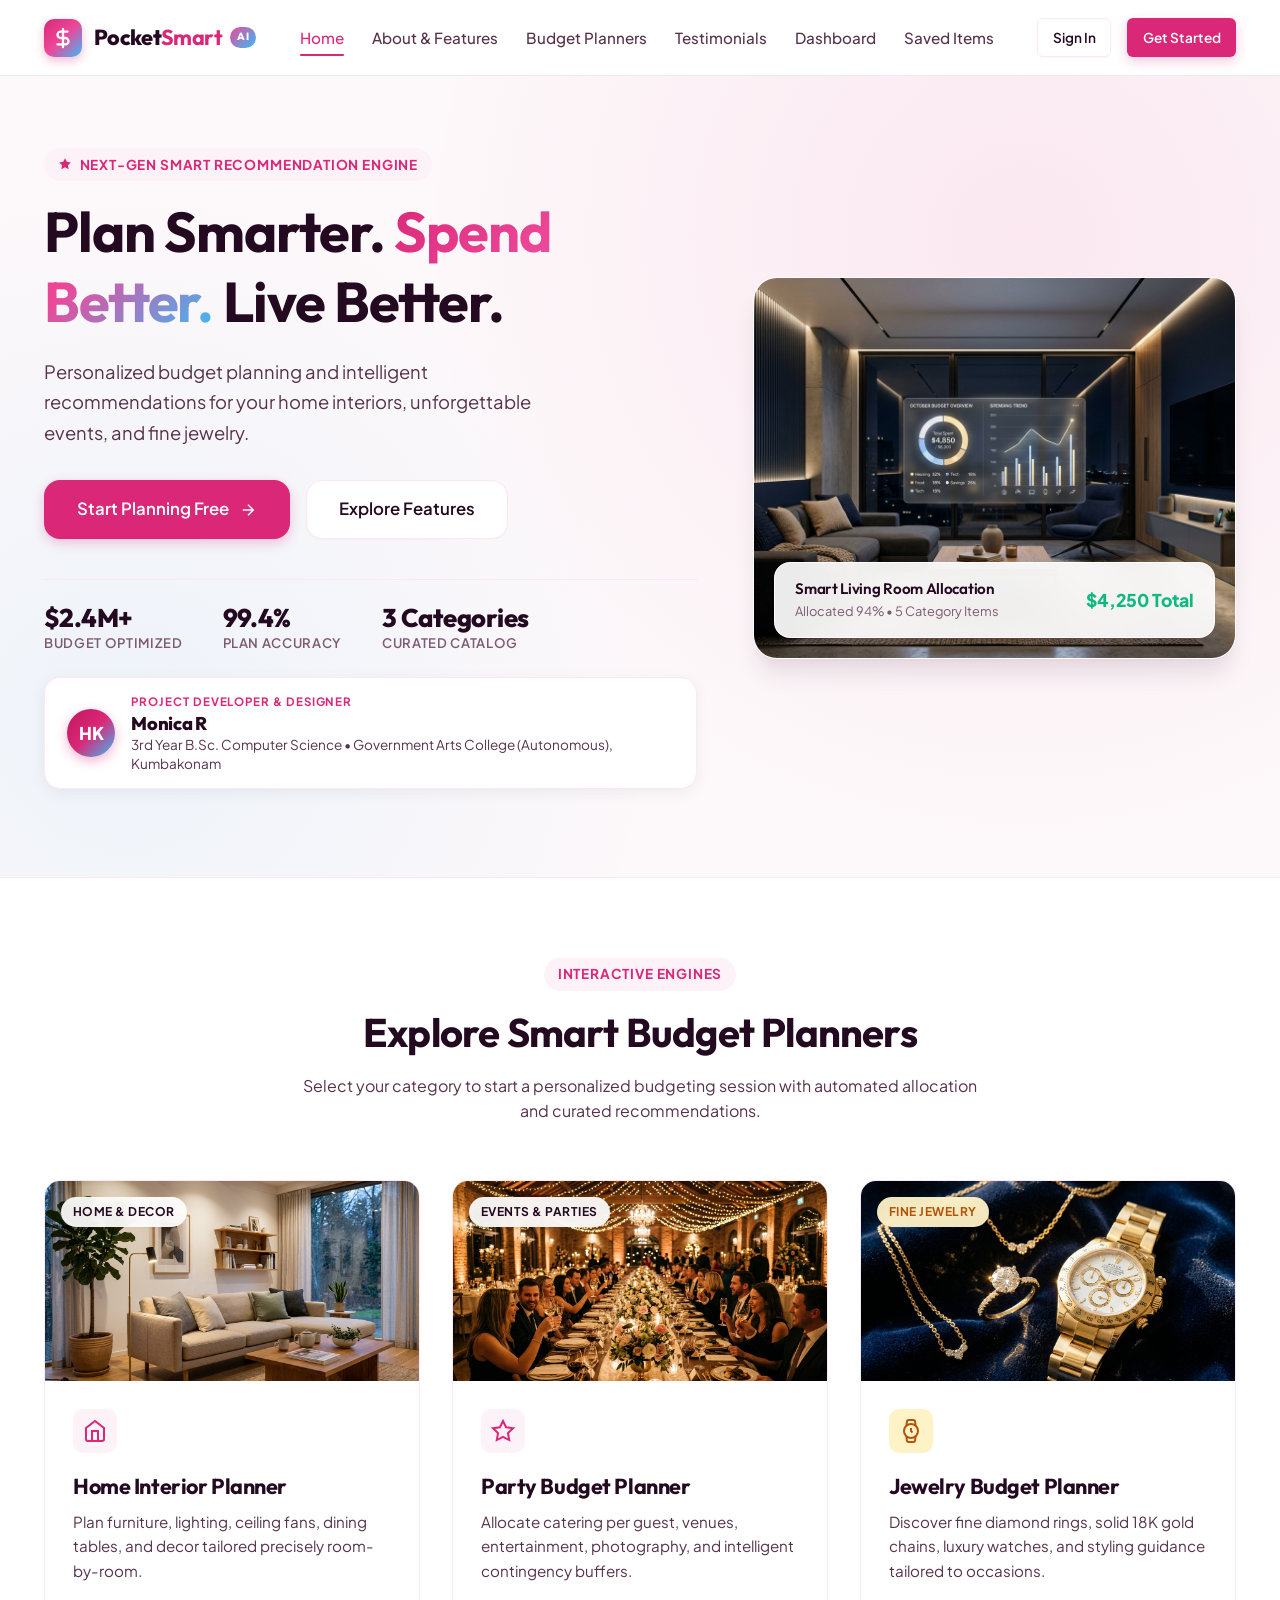
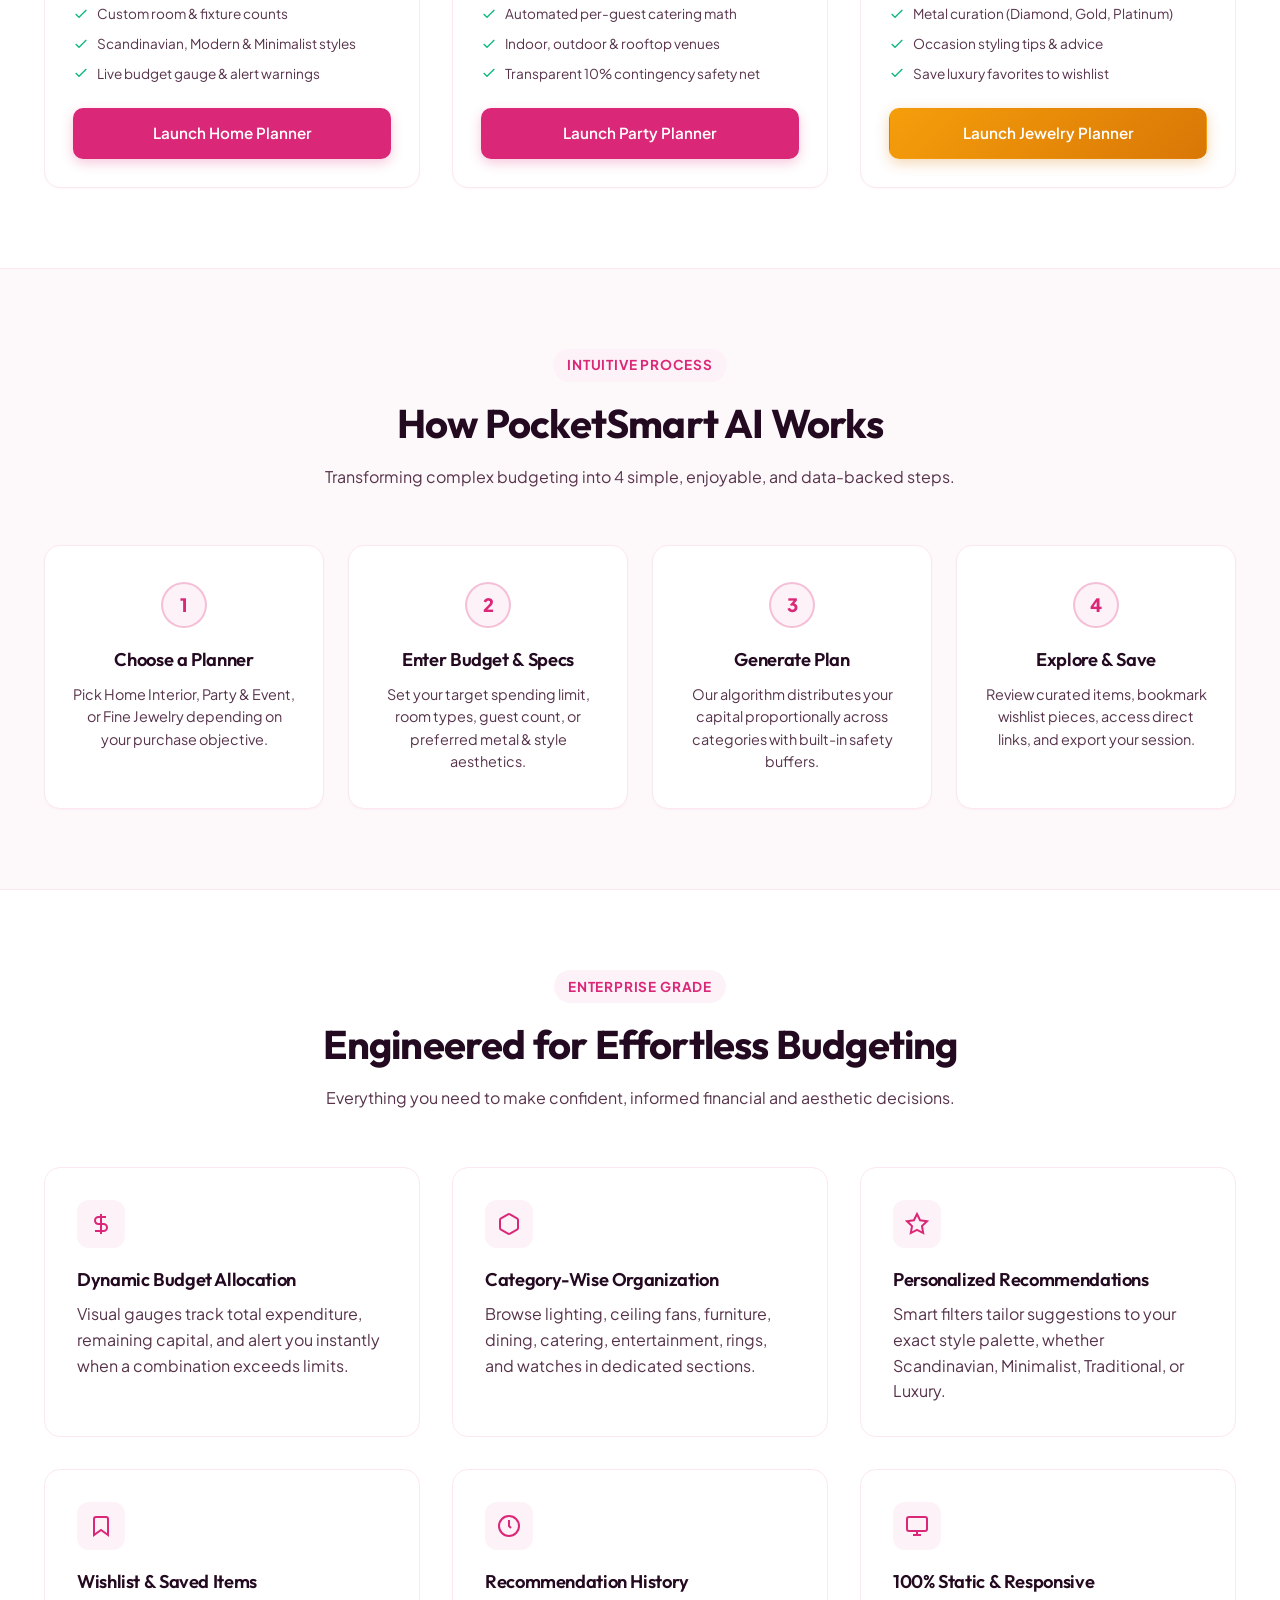
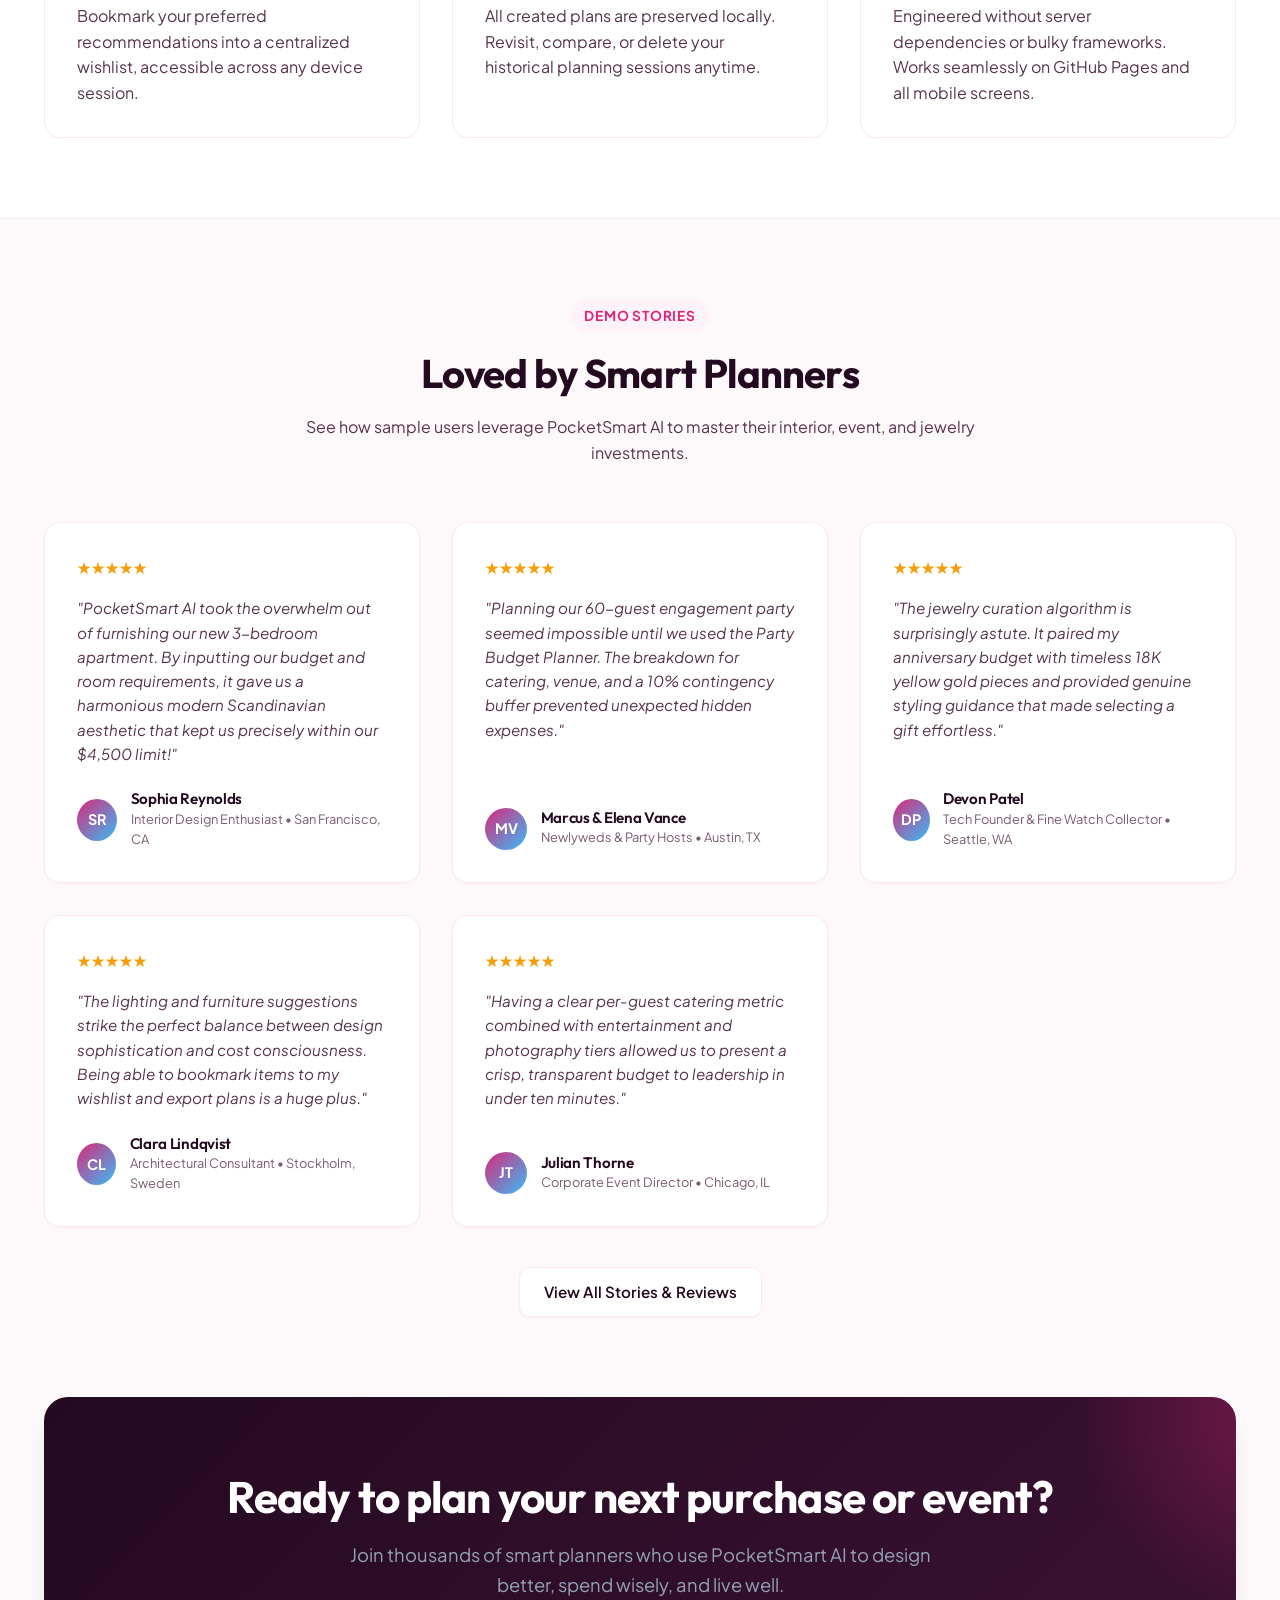
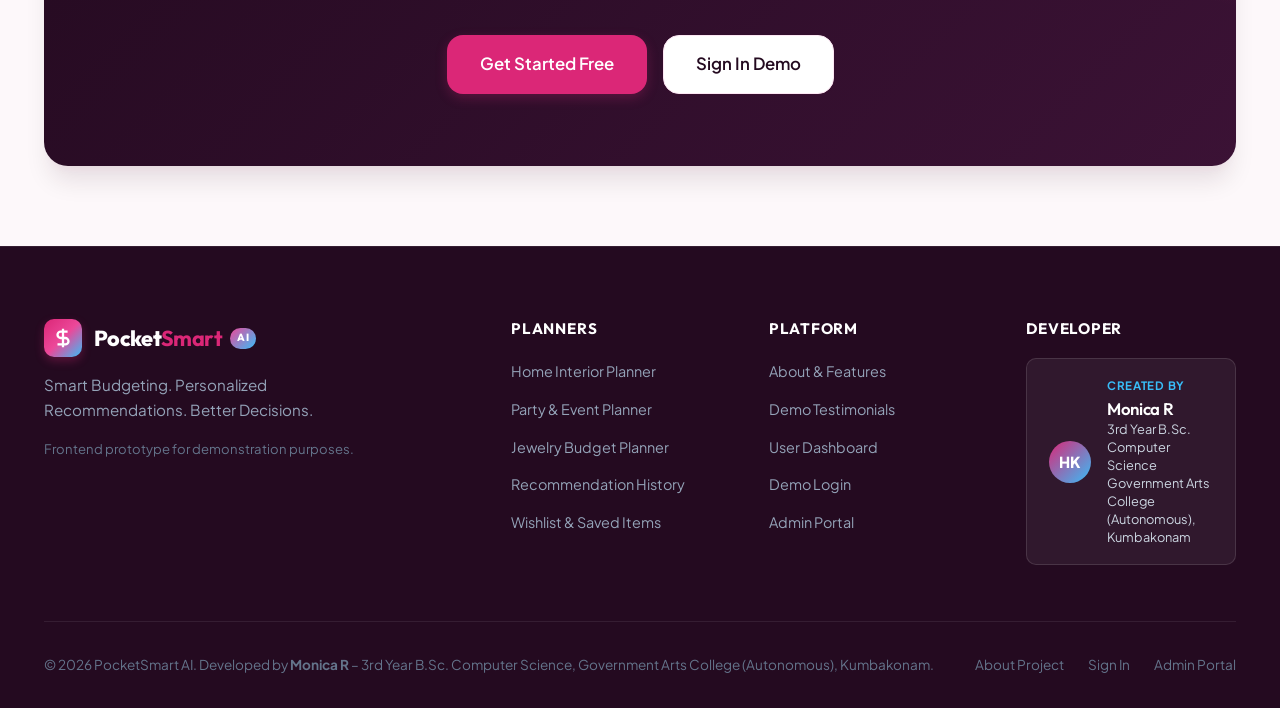
==== commit b0d02447: "Add files via upload" ====
--- a/index.html
+++ b/index.html
@@ -1,14 +1,17 @@
 <!DOCTYPE html>
 <html lang="en">
+
 <head>
   <meta charset="UTF-8">
   <meta name="viewport" content="width=device-width, initial-scale=1.0">
   <title>PocketSmart AI – Smart Budget Planning & Personalized Recommendations</title>
-  <meta name="description" content="Intelligent AI-inspired budget planning and personalized recommendations for home interiors, parties and events, and fine jewelry.">
+  <meta name="description"
+    content="Intelligent AI-inspired budget planning and personalized recommendations for home interiors, parties and events, and fine jewelry.">
   <link rel="stylesheet" href="css/style.css">
   <link rel="stylesheet" href="css/components.css">
   <link rel="stylesheet" href="css/responsive.css">
 </head>
+
 <body>
 
   <!-- Navigation Bar -->
@@ -16,7 +19,8 @@
     <div class="container">
       <a href="index.html" class="brand-logo" aria-label="PocketSmart AI Home">
         <div class="brand-icon">
-          <svg width="22" height="22" viewBox="0 0 24 24" fill="none" stroke="currentColor" stroke-width="2.5" stroke-linecap="round" stroke-linejoin="round">
+          <svg width="22" height="22" viewBox="0 0 24 24" fill="none" stroke="currentColor" stroke-width="2.5"
+            stroke-linecap="round" stroke-linejoin="round">
             <path d="M12 2v20M17 5H9.5a3.5 3.5 0 0 0 0 7h5a3.5 3.5 0 0 1 0 7H6"></path>
           </svg>
         </div>
@@ -32,7 +36,7 @@
           <li><a href="testimonials.html" class="nav-link">Testimonials</a></li>
           <li><a href="dashboard.html" class="nav-link">Dashboard</a></li>
           <li><a href="saved.html" class="nav-link">Saved Items</a></li>
-          
+
           <li class="mobile-actions"></li>
         </ul>
       </nav>
@@ -60,18 +64,26 @@
         <div class="hero-grid">
           <div class="hero-content">
             <div class="section-tag">
-              <svg width="14" height="14" viewBox="0 0 24 24" fill="currentColor"><polygon points="12 2 15.09 8.26 22 9.27 17 14.14 18.18 21.02 12 17.77 5.82 21.02 7 14.14 2 9.27 8.91 8.26 12 2"></polygon></svg>
+              <svg width="14" height="14" viewBox="0 0 24 24" fill="currentColor">
+                <polygon
+                  points="12 2 15.09 8.26 22 9.27 17 14.14 18.18 21.02 12 17.77 5.82 21.02 7 14.14 2 9.27 8.91 8.26 12 2">
+                </polygon>
+              </svg>
               Next-Gen Smart Recommendation Engine
             </div>
             <h1>Plan Smarter. <span class="gradient-text">Spend Better.</span> Live Better.</h1>
             <p class="hero-subtitle">
-              Personalized budget planning and intelligent recommendations for your home interiors, unforgettable events, and fine jewelry.
+              Personalized budget planning and intelligent recommendations for your home interiors, unforgettable
+              events, and fine jewelry.
             </p>
 
             <div class="hero-cta">
               <a href="#planners" class="btn btn-primary btn-lg">
                 Start Planning Free
-                <svg width="18" height="18" viewBox="0 0 24 24" fill="none" stroke="currentColor" stroke-width="2"><line x1="5" y1="12" x2="19" y2="12"></line><polyline points="12 5 19 12 12 19"></polyline></svg>
+                <svg width="18" height="18" viewBox="0 0 24 24" fill="none" stroke="currentColor" stroke-width="2">
+                  <line x1="5" y1="12" x2="19" y2="12"></line>
+                  <polyline points="12 5 19 12 12 19"></polyline>
+                </svg>
               </a>
               <a href="about.html" class="btn btn-secondary btn-lg">Explore Features</a>
             </div>
@@ -96,15 +108,17 @@
               <div class="creator-avatar-circle">HK</div>
               <div class="creator-meta">
                 <span class="creator-by">Project Developer & Designer</span>
-                <h3 class="creator-name">HARIKRISHNARAJA B</h3>
-                <p class="creator-detail">3rd Year B.Sc. Computer Science • Government Arts College (Autonomous), Kumbakonam</p>
+                <h3 class="creator-name"> Monica R</h3>
+                <p class="creator-detail">3rd Year B.Sc. Computer Science • Government Arts College (Autonomous),
+                  Kumbakonam</p>
               </div>
             </div>
           </div>
 
           <div class="hero-visual">
             <div class="hero-visual-card">
-              <img src="assets/images/hero_banner.jpg" alt="PocketSmart AI Smart Interior Budget Dashboard" class="hero-visual-img" />
+              <img src="assets/images/hero_banner.jpg" alt="PocketSmart AI Smart Interior Budget Dashboard"
+                class="hero-visual-img" />
               <div class="hero-floating-badge">
                 <div class="hero-badge-info">
                   <h5>Smart Living Room Allocation</h5>
@@ -124,7 +138,8 @@
         <div class="section-header">
           <div class="section-tag">Interactive Engines</div>
           <h2>Explore Smart Budget Planners</h2>
-          <p>Select your category to start a personalized budgeting session with automated allocation and curated recommendations.</p>
+          <p>Select your category to start a personalized budgeting session with automated allocation and curated
+            recommendations.</p>
         </div>
 
         <div class="grid-3">
@@ -143,18 +158,24 @@
               </div>
               <h3>Home Interior Planner</h3>
               <p>Plan furniture, lighting, ceiling fans, dining tables, and decor tailored precisely room-by-room.</p>
-              
+
               <ul class="planner-features">
                 <li>
-                  <svg width="16" height="16" viewBox="0 0 24 24" fill="none" stroke="currentColor" stroke-width="2"><polyline points="20 6 9 17 4 12"></polyline></svg>
+                  <svg width="16" height="16" viewBox="0 0 24 24" fill="none" stroke="currentColor" stroke-width="2">
+                    <polyline points="20 6 9 17 4 12"></polyline>
+                  </svg>
                   Custom room & fixture counts
                 </li>
                 <li>
-                  <svg width="16" height="16" viewBox="0 0 24 24" fill="none" stroke="currentColor" stroke-width="2"><polyline points="20 6 9 17 4 12"></polyline></svg>
+                  <svg width="16" height="16" viewBox="0 0 24 24" fill="none" stroke="currentColor" stroke-width="2">
+                    <polyline points="20 6 9 17 4 12"></polyline>
+                  </svg>
                   Scandinavian, Modern & Minimalist styles
                 </li>
                 <li>
-                  <svg width="16" height="16" viewBox="0 0 24 24" fill="none" stroke="currentColor" stroke-width="2"><polyline points="20 6 9 17 4 12"></polyline></svg>
+                  <svg width="16" height="16" viewBox="0 0 24 24" fill="none" stroke="currentColor" stroke-width="2">
+                    <polyline points="20 6 9 17 4 12"></polyline>
+                  </svg>
                   Live budget gauge & alert warnings
                 </li>
               </ul>
@@ -172,23 +193,32 @@
             <div class="planner-card-body">
               <div class="planner-card-icon">
                 <svg width="24" height="24" viewBox="0 0 24 24" fill="none" stroke="currentColor" stroke-width="2">
-                  <polygon points="12 2 15.09 8.26 22 9.27 17 14.14 18.18 21.02 12 17.77 5.82 21.02 7 14.14 2 9.27 8.91 8.26 12 2"></polygon>
+                  <polygon
+                    points="12 2 15.09 8.26 22 9.27 17 14.14 18.18 21.02 12 17.77 5.82 21.02 7 14.14 2 9.27 8.91 8.26 12 2">
+                  </polygon>
                 </svg>
               </div>
               <h3>Party Budget Planner</h3>
-              <p>Allocate catering per guest, venues, entertainment, photography, and intelligent contingency buffers.</p>
-              
+              <p>Allocate catering per guest, venues, entertainment, photography, and intelligent contingency buffers.
+              </p>
+
               <ul class="planner-features">
                 <li>
-                  <svg width="16" height="16" viewBox="0 0 24 24" fill="none" stroke="currentColor" stroke-width="2"><polyline points="20 6 9 17 4 12"></polyline></svg>
+                  <svg width="16" height="16" viewBox="0 0 24 24" fill="none" stroke="currentColor" stroke-width="2">
+                    <polyline points="20 6 9 17 4 12"></polyline>
+                  </svg>
                   Automated per-guest catering math
                 </li>
                 <li>
-                  <svg width="16" height="16" viewBox="0 0 24 24" fill="none" stroke="currentColor" stroke-width="2"><polyline points="20 6 9 17 4 12"></polyline></svg>
+                  <svg width="16" height="16" viewBox="0 0 24 24" fill="none" stroke="currentColor" stroke-width="2">
+                    <polyline points="20 6 9 17 4 12"></polyline>
+                  </svg>
                   Indoor, outdoor & rooftop venues
                 </li>
                 <li>
-                  <svg width="16" height="16" viewBox="0 0 24 24" fill="none" stroke="currentColor" stroke-width="2"><polyline points="20 6 9 17 4 12"></polyline></svg>
+                  <svg width="16" height="16" viewBox="0 0 24 24" fill="none" stroke="currentColor" stroke-width="2">
+                    <polyline points="20 6 9 17 4 12"></polyline>
+                  </svg>
                   Transparent 10% contingency safety net
                 </li>
               </ul>
@@ -208,23 +238,32 @@
                 <svg width="24" height="24" viewBox="0 0 24 24" fill="none" stroke="currentColor" stroke-width="2">
                   <circle cx="12" cy="12" r="7"></circle>
                   <polyline points="12 9 12 12 13.5 13.5"></polyline>
-                  <path d="M16.51 17.35l-.35 3.83a2 2 0 0 1-2 1.82H9.83a2 2 0 0 1-2-1.82l-.35-3.83m.01-10.7l.35-3.83A2 2 0 0 1 9.83 1h4.35a2 2 0 0 1 2 1.82l.35 3.83"></path>
+                  <path
+                    d="M16.51 17.35l-.35 3.83a2 2 0 0 1-2 1.82H9.83a2 2 0 0 1-2-1.82l-.35-3.83m.01-10.7l.35-3.83A2 2 0 0 1 9.83 1h4.35a2 2 0 0 1 2 1.82l.35 3.83">
+                  </path>
                 </svg>
               </div>
               <h3>Jewelry Budget Planner</h3>
-              <p>Discover fine diamond rings, solid 18K gold chains, luxury watches, and styling guidance tailored to occasions.</p>
-              
+              <p>Discover fine diamond rings, solid 18K gold chains, luxury watches, and styling guidance tailored to
+                occasions.</p>
+
               <ul class="planner-features">
                 <li>
-                  <svg width="16" height="16" viewBox="0 0 24 24" fill="none" stroke="currentColor" stroke-width="2"><polyline points="20 6 9 17 4 12"></polyline></svg>
+                  <svg width="16" height="16" viewBox="0 0 24 24" fill="none" stroke="currentColor" stroke-width="2">
+                    <polyline points="20 6 9 17 4 12"></polyline>
+                  </svg>
                   Metal curation (Diamond, Gold, Platinum)
                 </li>
                 <li>
-                  <svg width="16" height="16" viewBox="0 0 24 24" fill="none" stroke="currentColor" stroke-width="2"><polyline points="20 6 9 17 4 12"></polyline></svg>
+                  <svg width="16" height="16" viewBox="0 0 24 24" fill="none" stroke="currentColor" stroke-width="2">
+                    <polyline points="20 6 9 17 4 12"></polyline>
+                  </svg>
                   Occasion styling tips & advice
                 </li>
                 <li>
-                  <svg width="16" height="16" viewBox="0 0 24 24" fill="none" stroke="currentColor" stroke-width="2"><polyline points="20 6 9 17 4 12"></polyline></svg>
+                  <svg width="16" height="16" viewBox="0 0 24 24" fill="none" stroke="currentColor" stroke-width="2">
+                    <polyline points="20 6 9 17 4 12"></polyline>
+                  </svg>
                   Save luxury favorites to wishlist
                 </li>
               </ul>
@@ -285,50 +324,75 @@
         <div class="grid-3">
           <div class="feature-box">
             <div class="feature-icon-box">
-              <svg width="24" height="24" viewBox="0 0 24 24" fill="none" stroke="currentColor" stroke-width="2"><path d="M12 2v20M17 5H9.5a3.5 3.5 0 0 0 0 7h5a3.5 3.5 0 0 1 0 7H6"></path></svg>
+              <svg width="24" height="24" viewBox="0 0 24 24" fill="none" stroke="currentColor" stroke-width="2">
+                <path d="M12 2v20M17 5H9.5a3.5 3.5 0 0 0 0 7h5a3.5 3.5 0 0 1 0 7H6"></path>
+              </svg>
             </div>
             <h4>Dynamic Budget Allocation</h4>
-            <p>Visual gauges track total expenditure, remaining capital, and alert you instantly when a combination exceeds limits.</p>
+            <p>Visual gauges track total expenditure, remaining capital, and alert you instantly when a combination
+              exceeds limits.</p>
           </div>
 
           <div class="feature-box">
             <div class="feature-icon-box">
-              <svg width="24" height="24" viewBox="0 0 24 24" fill="none" stroke="currentColor" stroke-width="2"><path d="M21 16V8a2 2 0 0 0-1-1.73l-7-4a2 2 0 0 0-2 0l-7 4A2 2 0 0 0 3 8v8a2 2 0 0 0 1 1.73l7 4a2 2 0 0 0 2 0l7-4A2 2 0 0 0 21 16z"></path></svg>
+              <svg width="24" height="24" viewBox="0 0 24 24" fill="none" stroke="currentColor" stroke-width="2">
+                <path
+                  d="M21 16V8a2 2 0 0 0-1-1.73l-7-4a2 2 0 0 0-2 0l-7 4A2 2 0 0 0 3 8v8a2 2 0 0 0 1 1.73l7 4a2 2 0 0 0 2 0l7-4A2 2 0 0 0 21 16z">
+                </path>
+              </svg>
             </div>
             <h4>Category-Wise Organization</h4>
-            <p>Browse lighting, ceiling fans, furniture, dining, catering, entertainment, rings, and watches in dedicated sections.</p>
+            <p>Browse lighting, ceiling fans, furniture, dining, catering, entertainment, rings, and watches in
+              dedicated sections.</p>
           </div>
 
           <div class="feature-box">
             <div class="feature-icon-box">
-              <svg width="24" height="24" viewBox="0 0 24 24" fill="none" stroke="currentColor" stroke-width="2"><polygon points="12 2 15.09 8.26 22 9.27 17 14.14 18.18 21.02 12 17.77 5.82 21.02 7 14.14 2 9.27 8.91 8.26 12 2"></polygon></svg>
+              <svg width="24" height="24" viewBox="0 0 24 24" fill="none" stroke="currentColor" stroke-width="2">
+                <polygon
+                  points="12 2 15.09 8.26 22 9.27 17 14.14 18.18 21.02 12 17.77 5.82 21.02 7 14.14 2 9.27 8.91 8.26 12 2">
+                </polygon>
+              </svg>
             </div>
             <h4>Personalized Recommendations</h4>
-            <p>Smart filters tailor suggestions to your exact style palette, whether Scandinavian, Minimalist, Traditional, or Luxury.</p>
+            <p>Smart filters tailor suggestions to your exact style palette, whether Scandinavian, Minimalist,
+              Traditional, or Luxury.</p>
           </div>
 
           <div class="feature-box">
             <div class="feature-icon-box">
-              <svg width="24" height="24" viewBox="0 0 24 24" fill="none" stroke="currentColor" stroke-width="2"><path d="M19 21l-7-5-7 5V5a2 2 0 0 1 2-2h10a2 2 0 0 1 2 2z"></path></svg>
+              <svg width="24" height="24" viewBox="0 0 24 24" fill="none" stroke="currentColor" stroke-width="2">
+                <path d="M19 21l-7-5-7 5V5a2 2 0 0 1 2-2h10a2 2 0 0 1 2 2z"></path>
+              </svg>
             </div>
             <h4>Wishlist & Saved Items</h4>
-            <p>Bookmark your preferred recommendations into a centralized wishlist, accessible across any device session.</p>
+            <p>Bookmark your preferred recommendations into a centralized wishlist, accessible across any device
+              session.</p>
           </div>
 
           <div class="feature-box">
             <div class="feature-icon-box">
-              <svg width="24" height="24" viewBox="0 0 24 24" fill="none" stroke="currentColor" stroke-width="2"><circle cx="12" cy="12" r="10"></circle><polyline points="12 6 12 12 14 14"></polyline></svg>
+              <svg width="24" height="24" viewBox="0 0 24 24" fill="none" stroke="currentColor" stroke-width="2">
+                <circle cx="12" cy="12" r="10"></circle>
+                <polyline points="12 6 12 12 14 14"></polyline>
+              </svg>
             </div>
             <h4>Recommendation History</h4>
-            <p>All created plans are preserved locally. Revisit, compare, or delete your historical planning sessions anytime.</p>
+            <p>All created plans are preserved locally. Revisit, compare, or delete your historical planning sessions
+              anytime.</p>
           </div>
 
           <div class="feature-box">
             <div class="feature-icon-box">
-              <svg width="24" height="24" viewBox="0 0 24 24" fill="none" stroke="currentColor" stroke-width="2"><rect x="2" y="3" width="20" height="14" rx="2" ry="2"></rect><line x1="8" y1="21" x2="16" y2="21"></line><line x1="12" y1="17" x2="12" y2="21"></line></svg>
+              <svg width="24" height="24" viewBox="0 0 24 24" fill="none" stroke="currentColor" stroke-width="2">
+                <rect x="2" y="3" width="20" height="14" rx="2" ry="2"></rect>
+                <line x1="8" y1="21" x2="16" y2="21"></line>
+                <line x1="12" y1="17" x2="12" y2="21"></line>
+              </svg>
             </div>
             <h4>100% Static & Responsive</h4>
-            <p>Engineered without server dependencies or bulky frameworks. Works seamlessly on GitHub Pages and all mobile screens.</p>
+            <p>Engineered without server dependencies or bulky frameworks. Works seamlessly on GitHub Pages and all
+              mobile screens.</p>
           </div>
         </div>
       </div>
@@ -375,7 +439,9 @@
         <div class="footer-brand">
           <a href="index.html" class="brand-logo" style="color: #fff;">
             <div class="brand-icon">
-              <svg width="22" height="22" viewBox="0 0 24 24" fill="none" stroke="currentColor" stroke-width="2.5"><path d="M12 2v20M17 5H9.5a3.5 3.5 0 0 0 0 7h5a3.5 3.5 0 0 1 0 7H6"></path></svg>
+              <svg width="22" height="22" viewBox="0 0 24 24" fill="none" stroke="currentColor" stroke-width="2.5">
+                <path d="M12 2v20M17 5H9.5a3.5 3.5 0 0 0 0 7h5a3.5 3.5 0 0 1 0 7H6"></path>
+              </svg>
             </div>
             <span>Pocket<span class="highlight">Smart</span></span>
             <span class="brand-badge">AI</span>
@@ -413,8 +479,10 @@
           <div class="footer-creator-box">
             <div class="footer-creator-avatar">HK</div>
             <div>
-              <div style="font-size: 0.72rem; text-transform: uppercase; color: #38bdf8; font-weight: 700; letter-spacing: 0.06em;">Created By</div>
-              <h4 style="color: #ffffff; font-size: 1.05rem; margin: 0.15rem 0;">HARIKRISHNARAJA B</h4>
+              <div
+                style="font-size: 0.72rem; text-transform: uppercase; color: #38bdf8; font-weight: 700; letter-spacing: 0.06em;">
+                Created By</div>
+              <h4 style="color: #ffffff; font-size: 1.05rem; margin: 0.15rem 0;">Monica R</h4>
               <p style="font-size: 0.8rem; color: #cbd5e1; margin: 0; line-height: 1.4;">
                 3rd Year B.Sc. Computer Science<br>
                 Government Arts College (Autonomous), Kumbakonam
@@ -425,7 +493,8 @@
       </div>
 
       <div class="footer-bottom">
-        <p>&copy; 2026 PocketSmart AI. Developed by <strong>HARIKRISHNARAJA B</strong> – 3rd Year B.Sc. Computer Science, Government Arts College (Autonomous), Kumbakonam.</p>
+        <p>&copy; 2026 PocketSmart AI. Developed by <strong>Monica R</strong> – 3rd Year B.Sc. Computer
+          Science, Government Arts College (Autonomous), Kumbakonam.</p>
         <div style="display: flex; gap: 1.5rem;">
           <a href="about.html" style="color:#64748b;">About Project</a>
           <a href="login.html" style="color:#64748b;">Sign In</a>
@@ -441,4 +510,5 @@
   <script src="js/auth.js"></script>
   <script src="js/app.js"></script>
 </body>
-</html>
+
+</html>
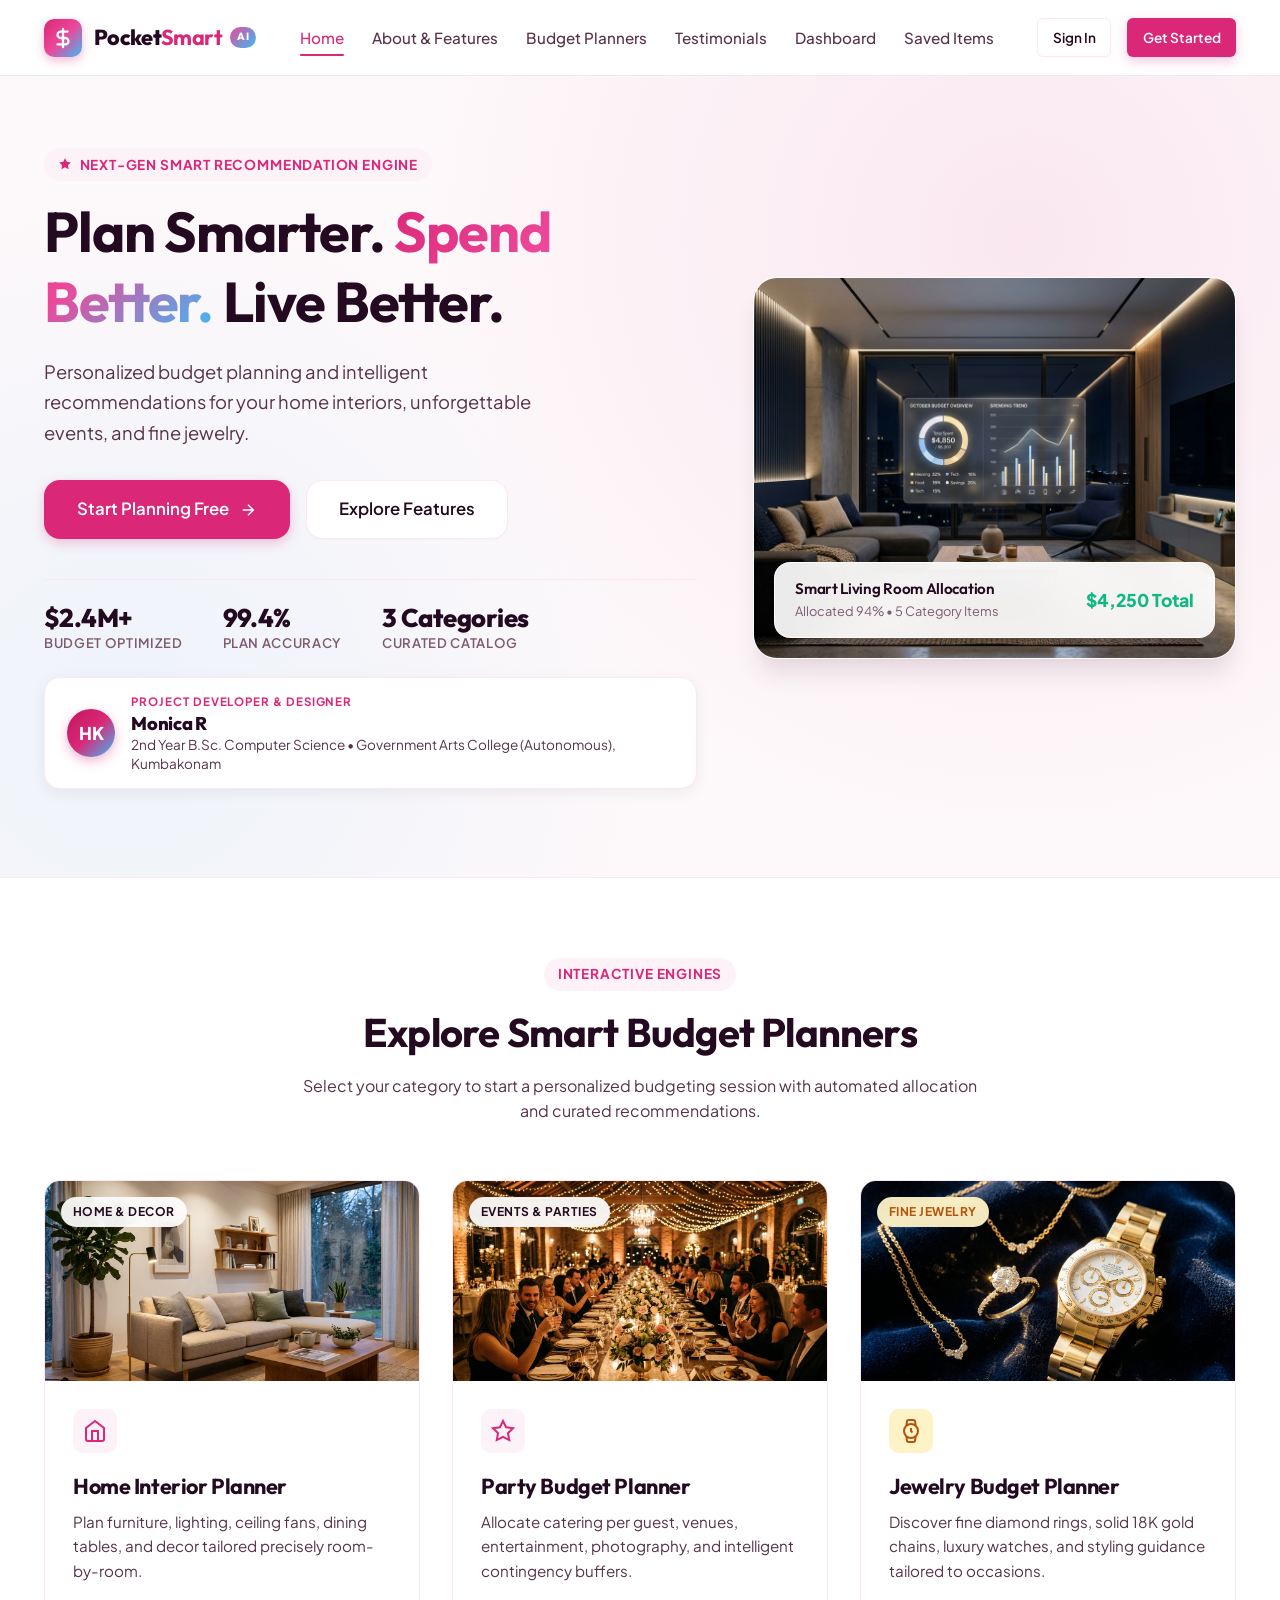
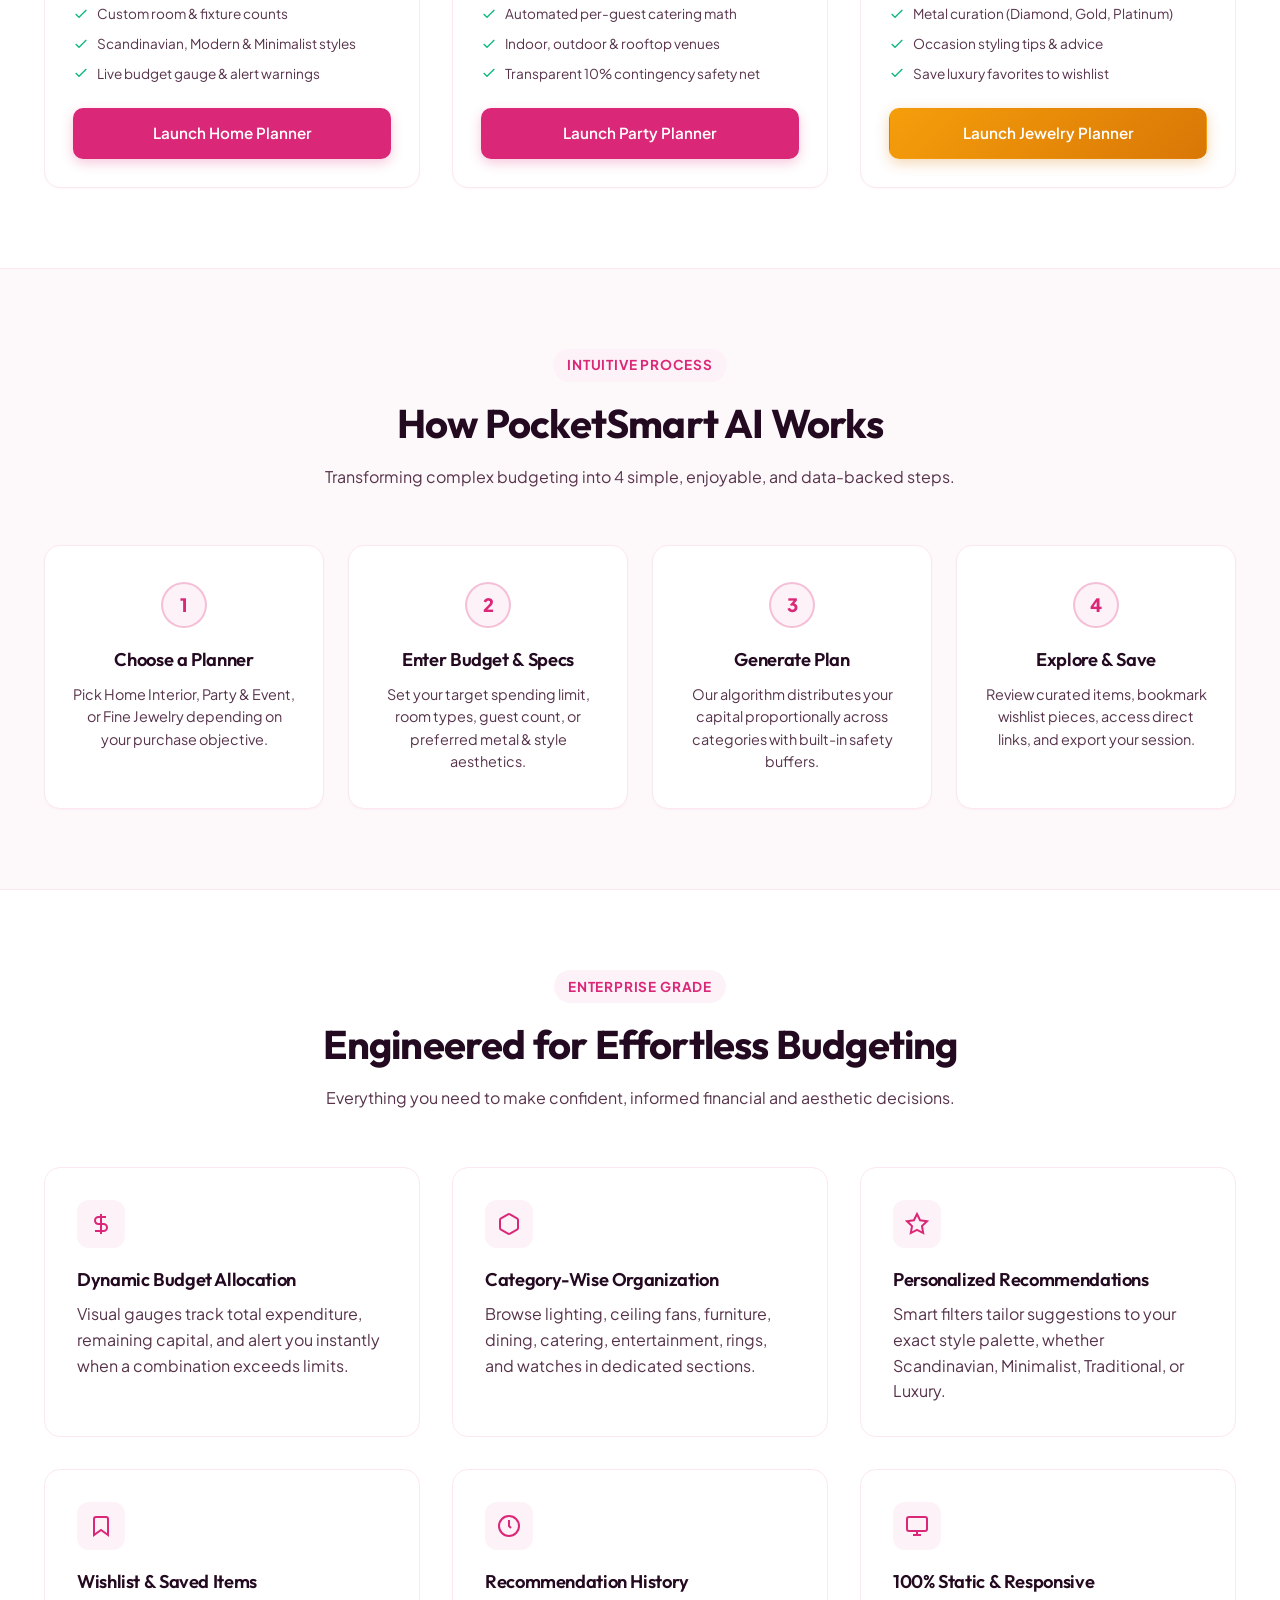
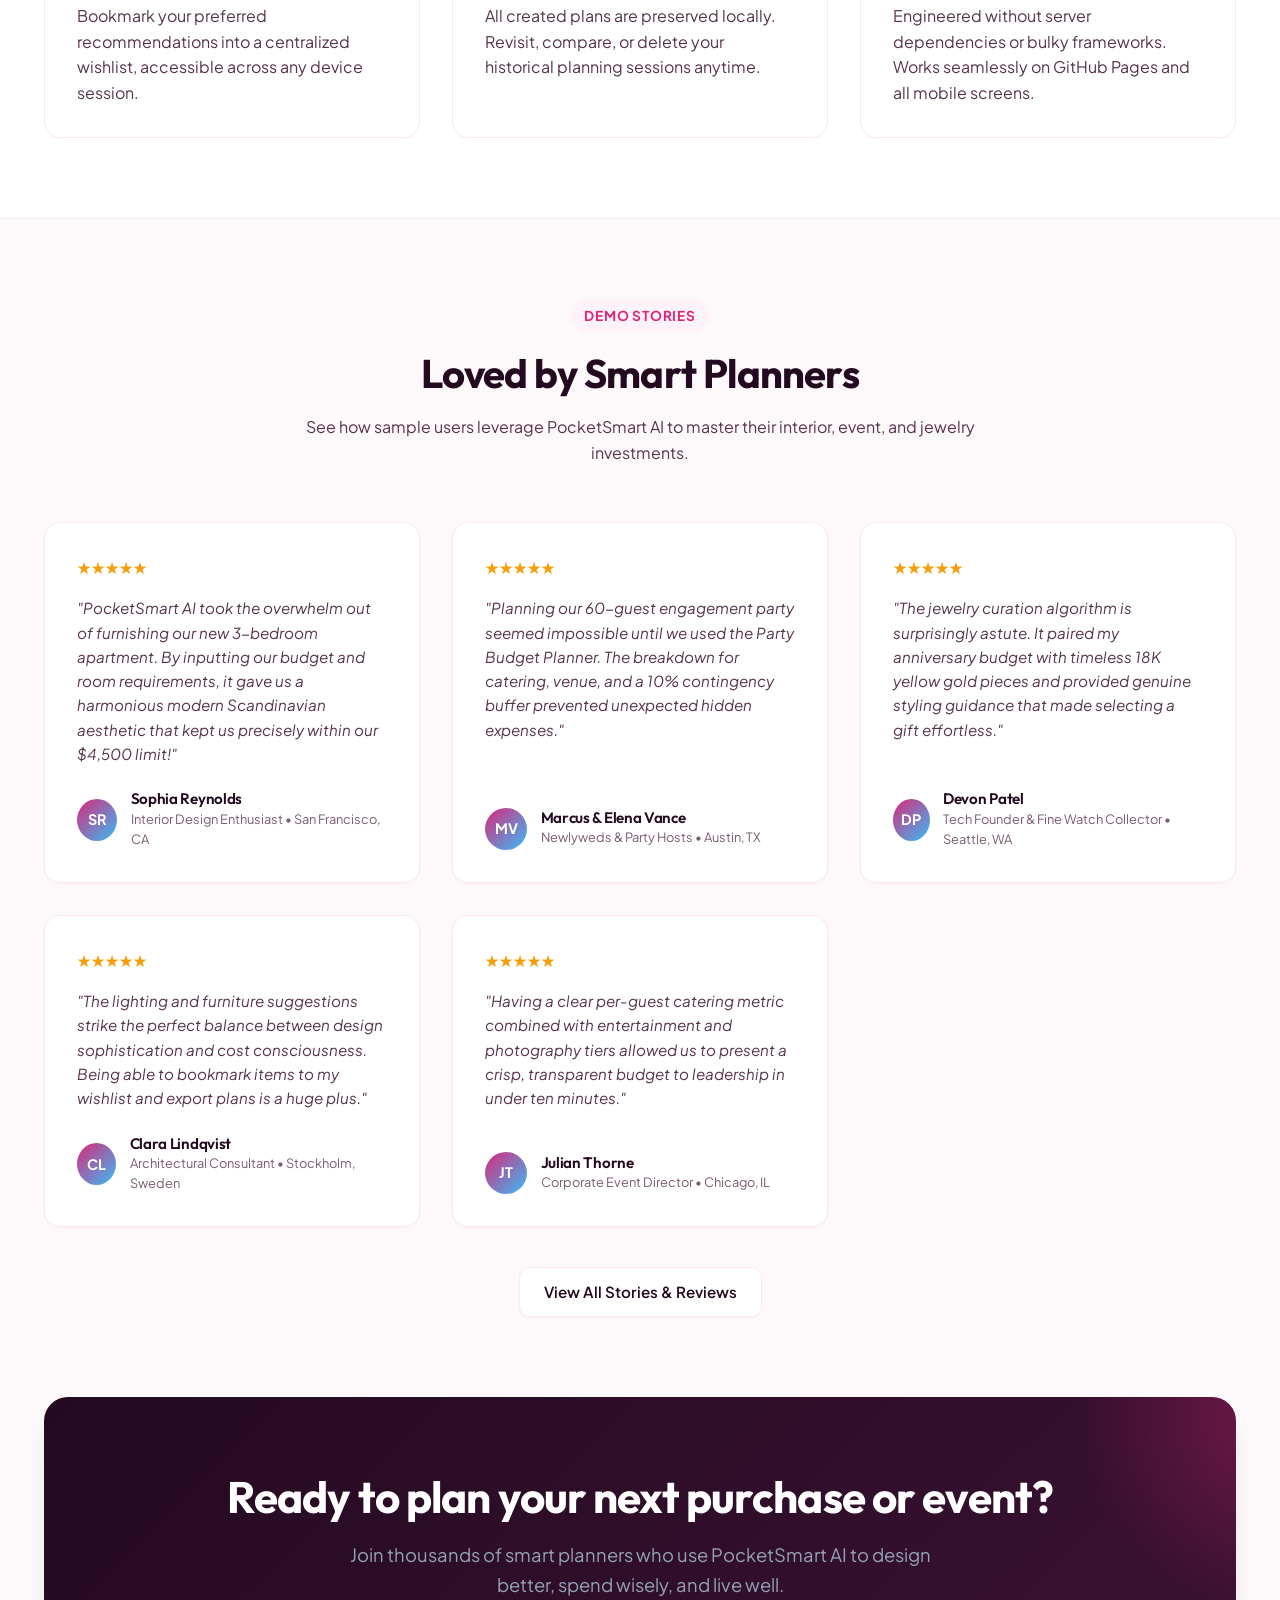
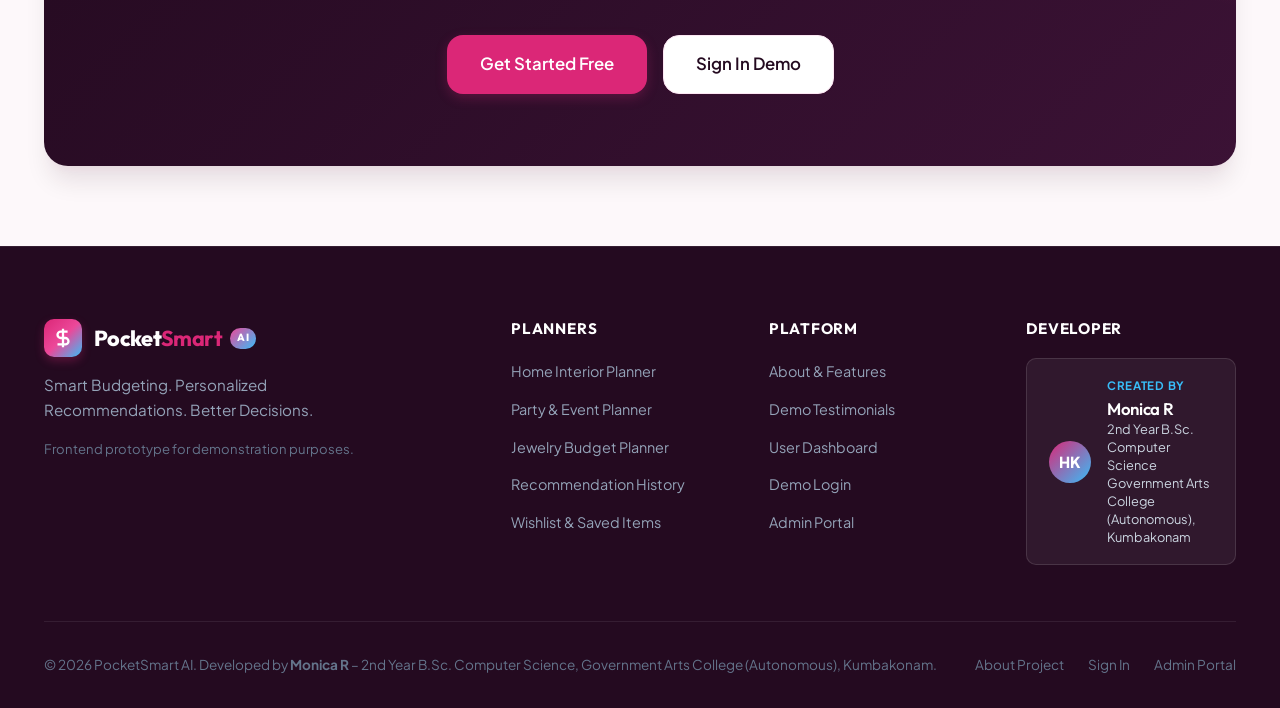
==== commit 743bfda7: "Add files via upload" ====
--- a/index.html
+++ b/index.html
@@ -109,7 +109,7 @@
               <div class="creator-meta">
                 <span class="creator-by">Project Developer & Designer</span>
                 <h3 class="creator-name"> Monica R</h3>
-                <p class="creator-detail">3rd Year B.Sc. Computer Science • Government Arts College (Autonomous),
+                <p class="creator-detail">2nd Year B.Sc. Computer Science • Government Arts College (Autonomous),
                   Kumbakonam</p>
               </div>
             </div>
@@ -484,7 +484,7 @@
                 Created By</div>
               <h4 style="color: #ffffff; font-size: 1.05rem; margin: 0.15rem 0;">Monica R</h4>
               <p style="font-size: 0.8rem; color: #cbd5e1; margin: 0; line-height: 1.4;">
-                3rd Year B.Sc. Computer Science<br>
+                2nd Year B.Sc. Computer Science<br>
                 Government Arts College (Autonomous), Kumbakonam
               </p>
             </div>
@@ -493,7 +493,7 @@
       </div>
 
       <div class="footer-bottom">
-        <p>&copy; 2026 PocketSmart AI. Developed by <strong>Monica R</strong> – 3rd Year B.Sc. Computer
+        <p>&copy; 2026 PocketSmart AI. Developed by <strong>Monica R</strong> – 2nd Year B.Sc. Computer
           Science, Government Arts College (Autonomous), Kumbakonam.</p>
         <div style="display: flex; gap: 1.5rem;">
           <a href="about.html" style="color:#64748b;">About Project</a>
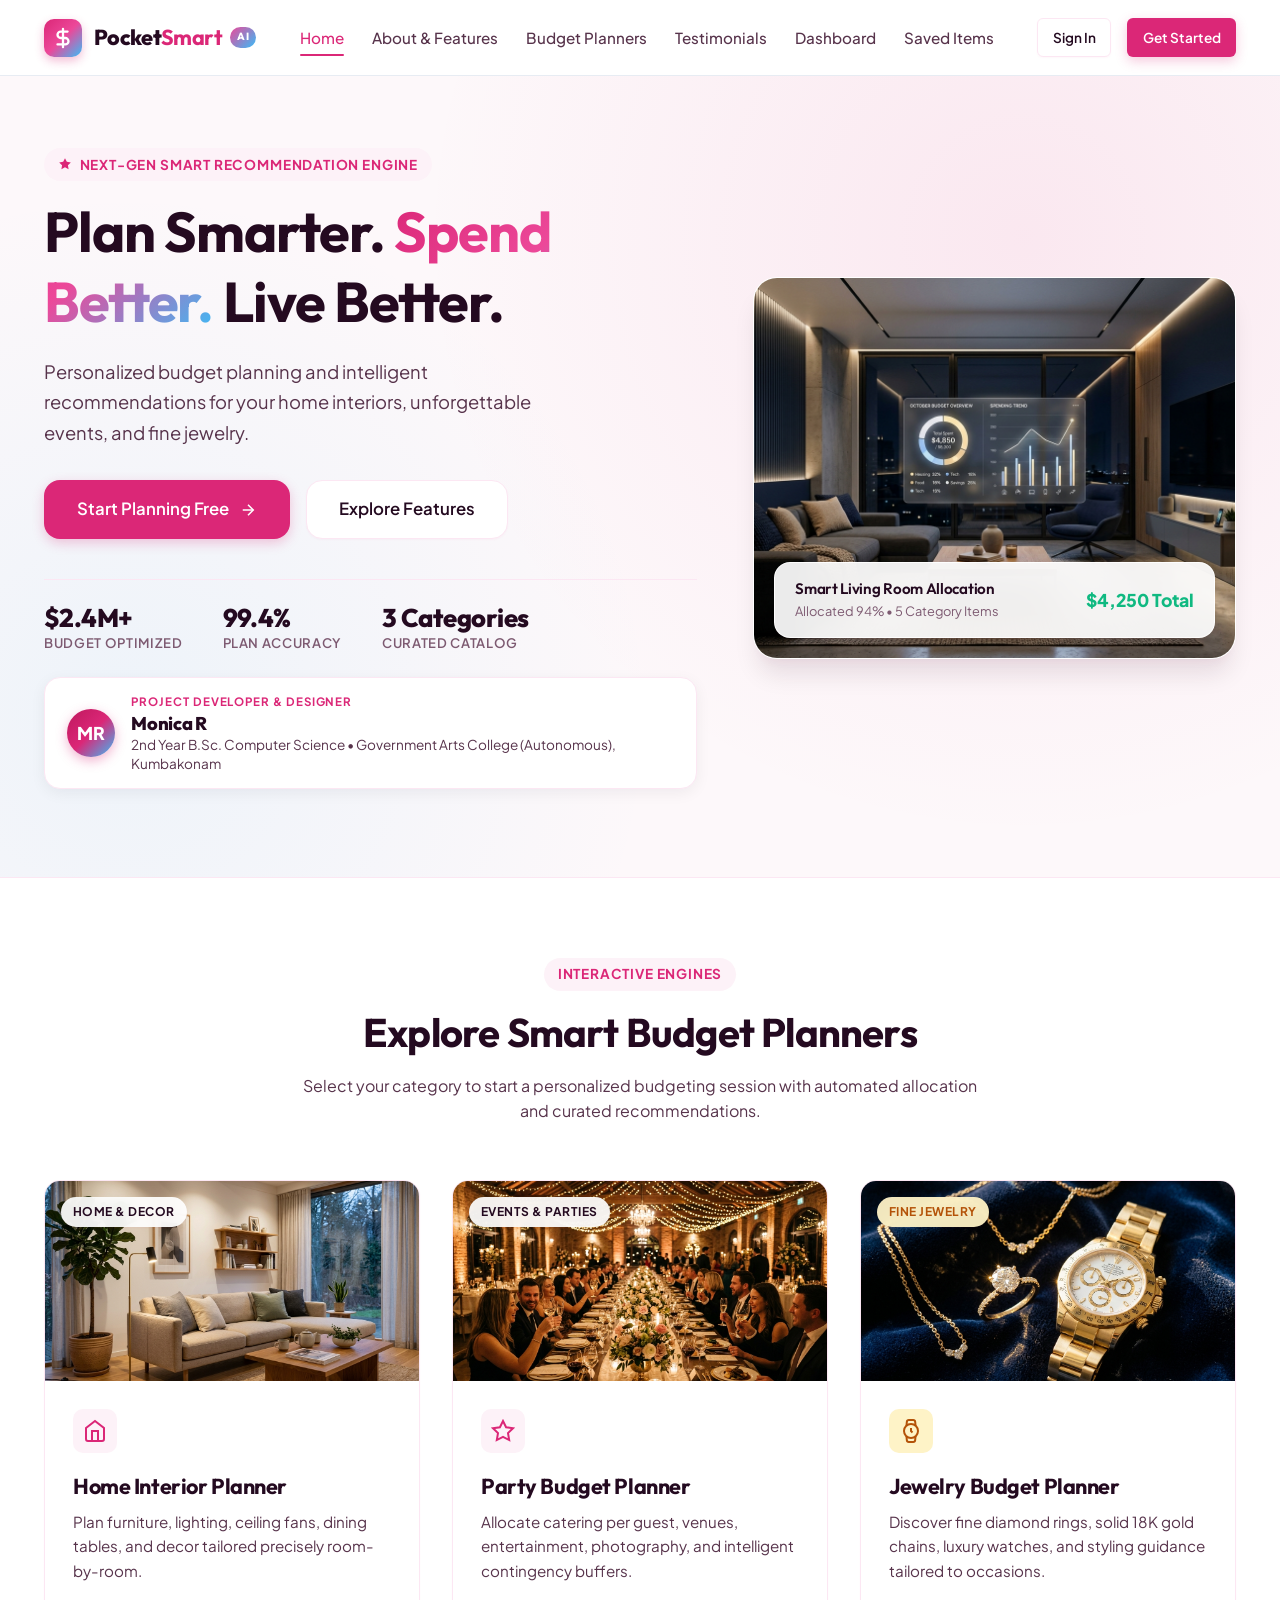
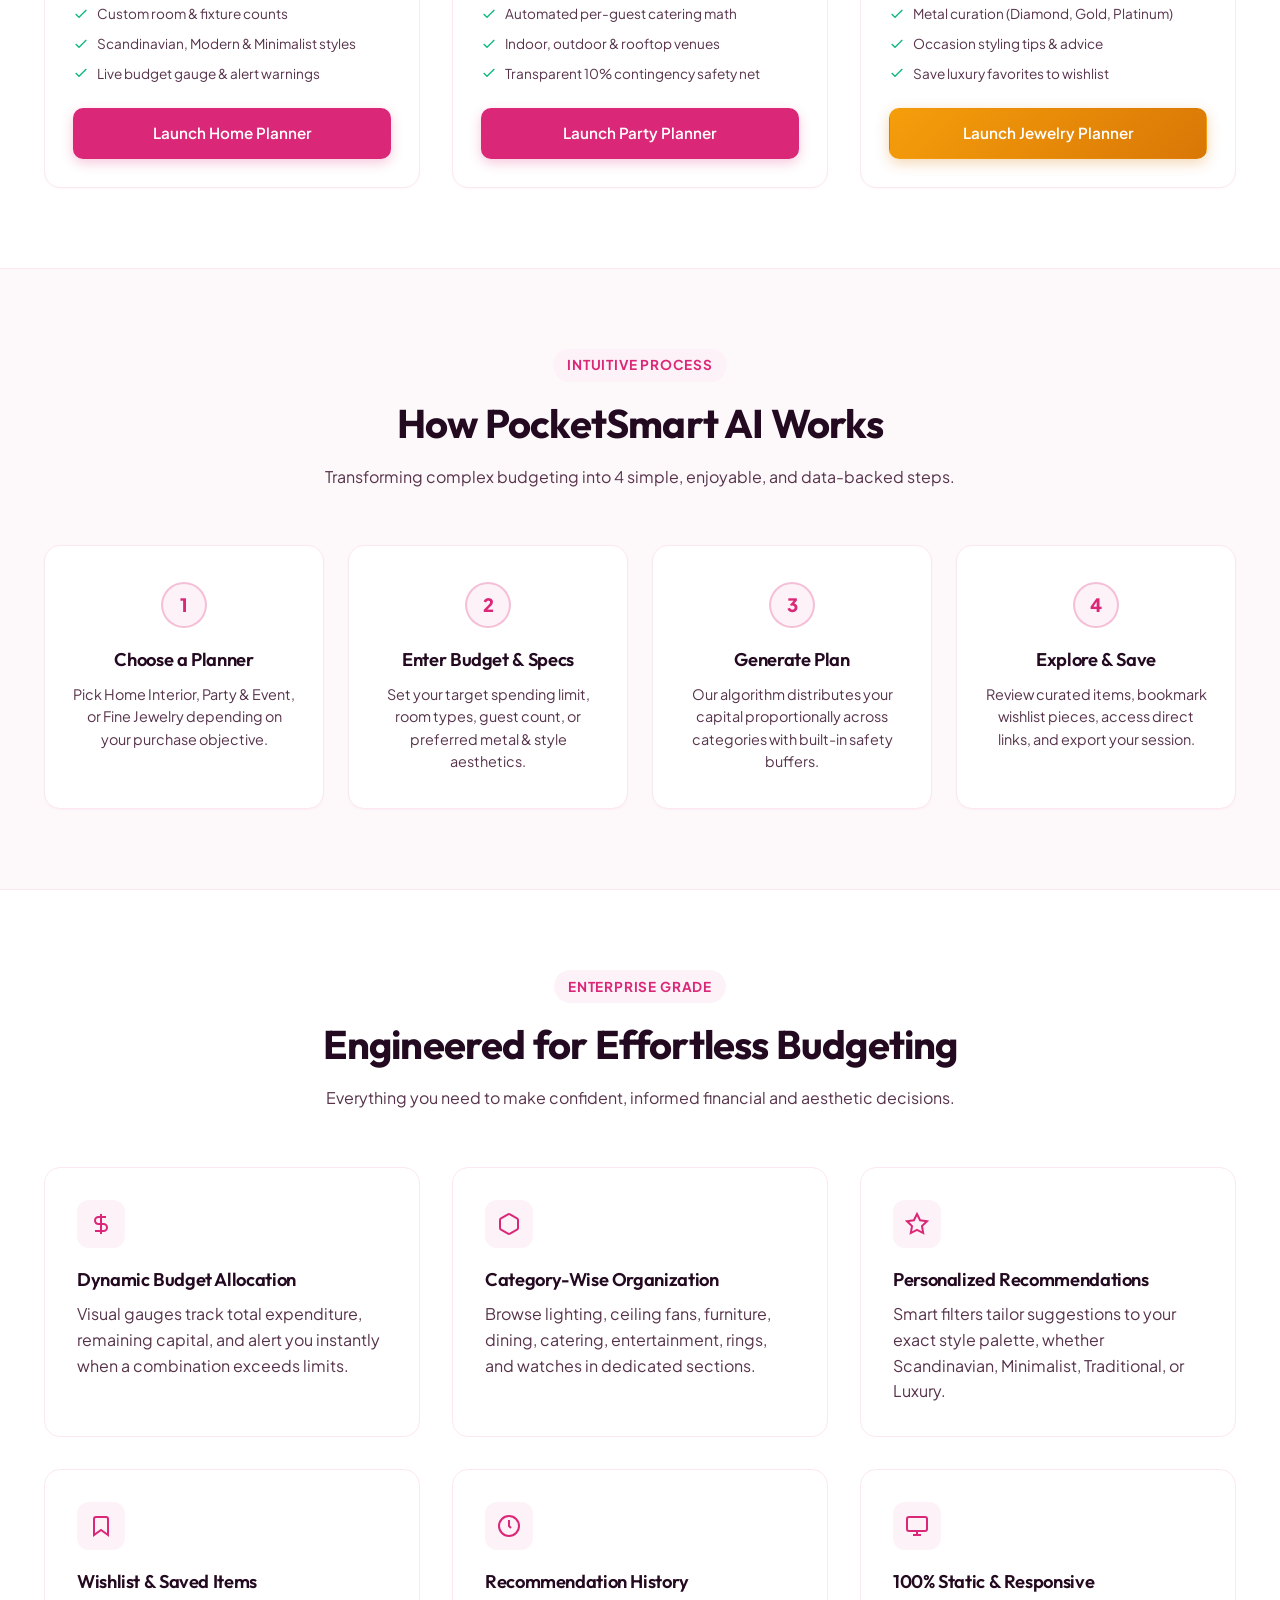
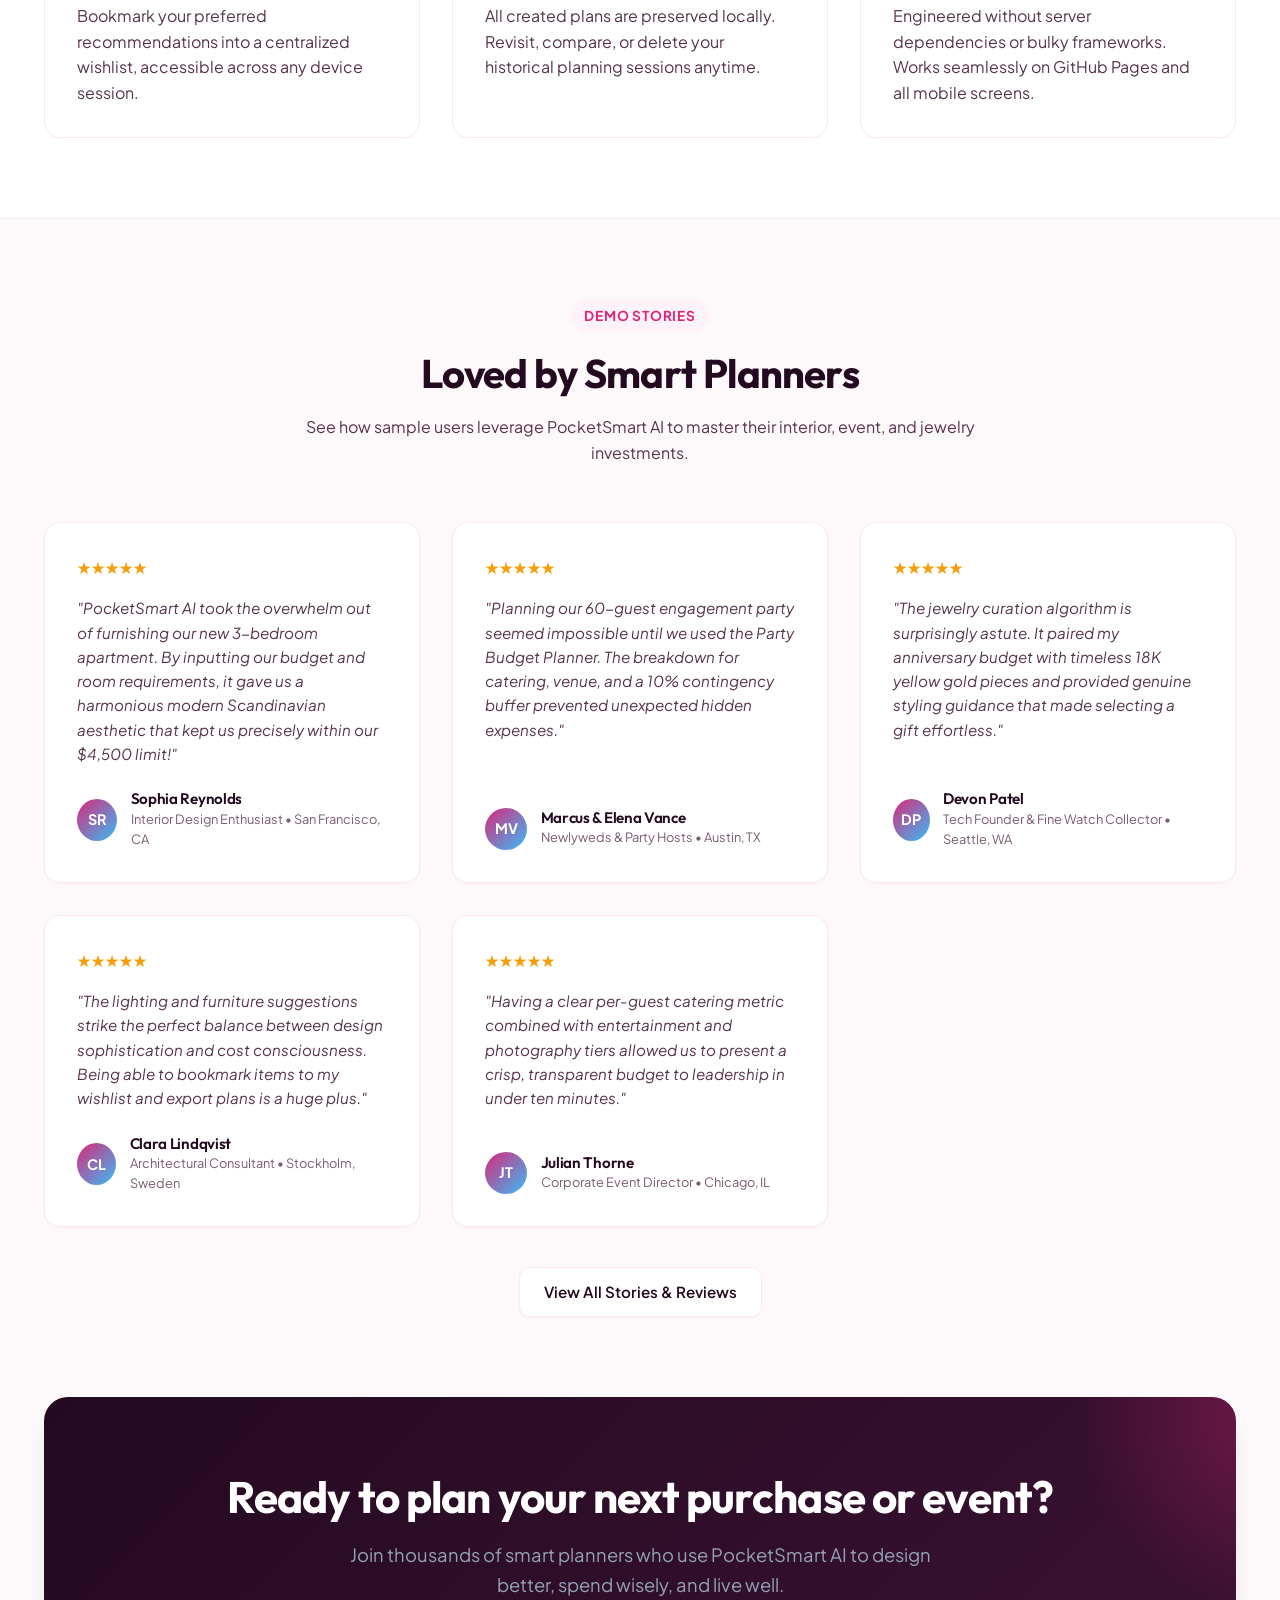
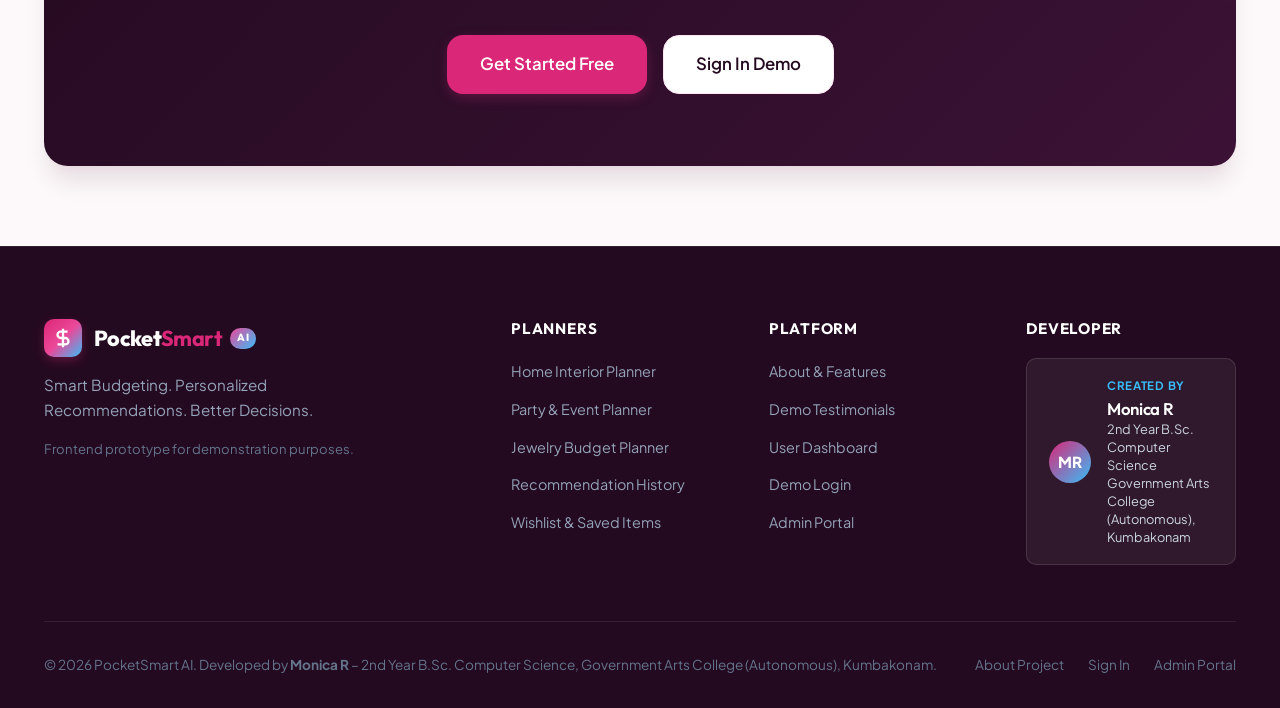
==== commit c9412e84: "Add files via upload" ====
--- a/index.html
+++ b/index.html
@@ -105,7 +105,7 @@
 
             <!-- Student Developer Spotlight Card -->
             <div class="creator-spotlight-badge">
-              <div class="creator-avatar-circle">HK</div>
+              <div class="creator-avatar-circle">MR</div>
               <div class="creator-meta">
                 <span class="creator-by">Project Developer & Designer</span>
                 <h3 class="creator-name"> Monica R</h3>
@@ -477,7 +477,7 @@
         <div>
           <h4 class="footer-title">Developer</h4>
           <div class="footer-creator-box">
-            <div class="footer-creator-avatar">HK</div>
+            <div class="footer-creator-avatar">MR</div>
             <div>
               <div
                 style="font-size: 0.72rem; text-transform: uppercase; color: #38bdf8; font-weight: 700; letter-spacing: 0.06em;">
